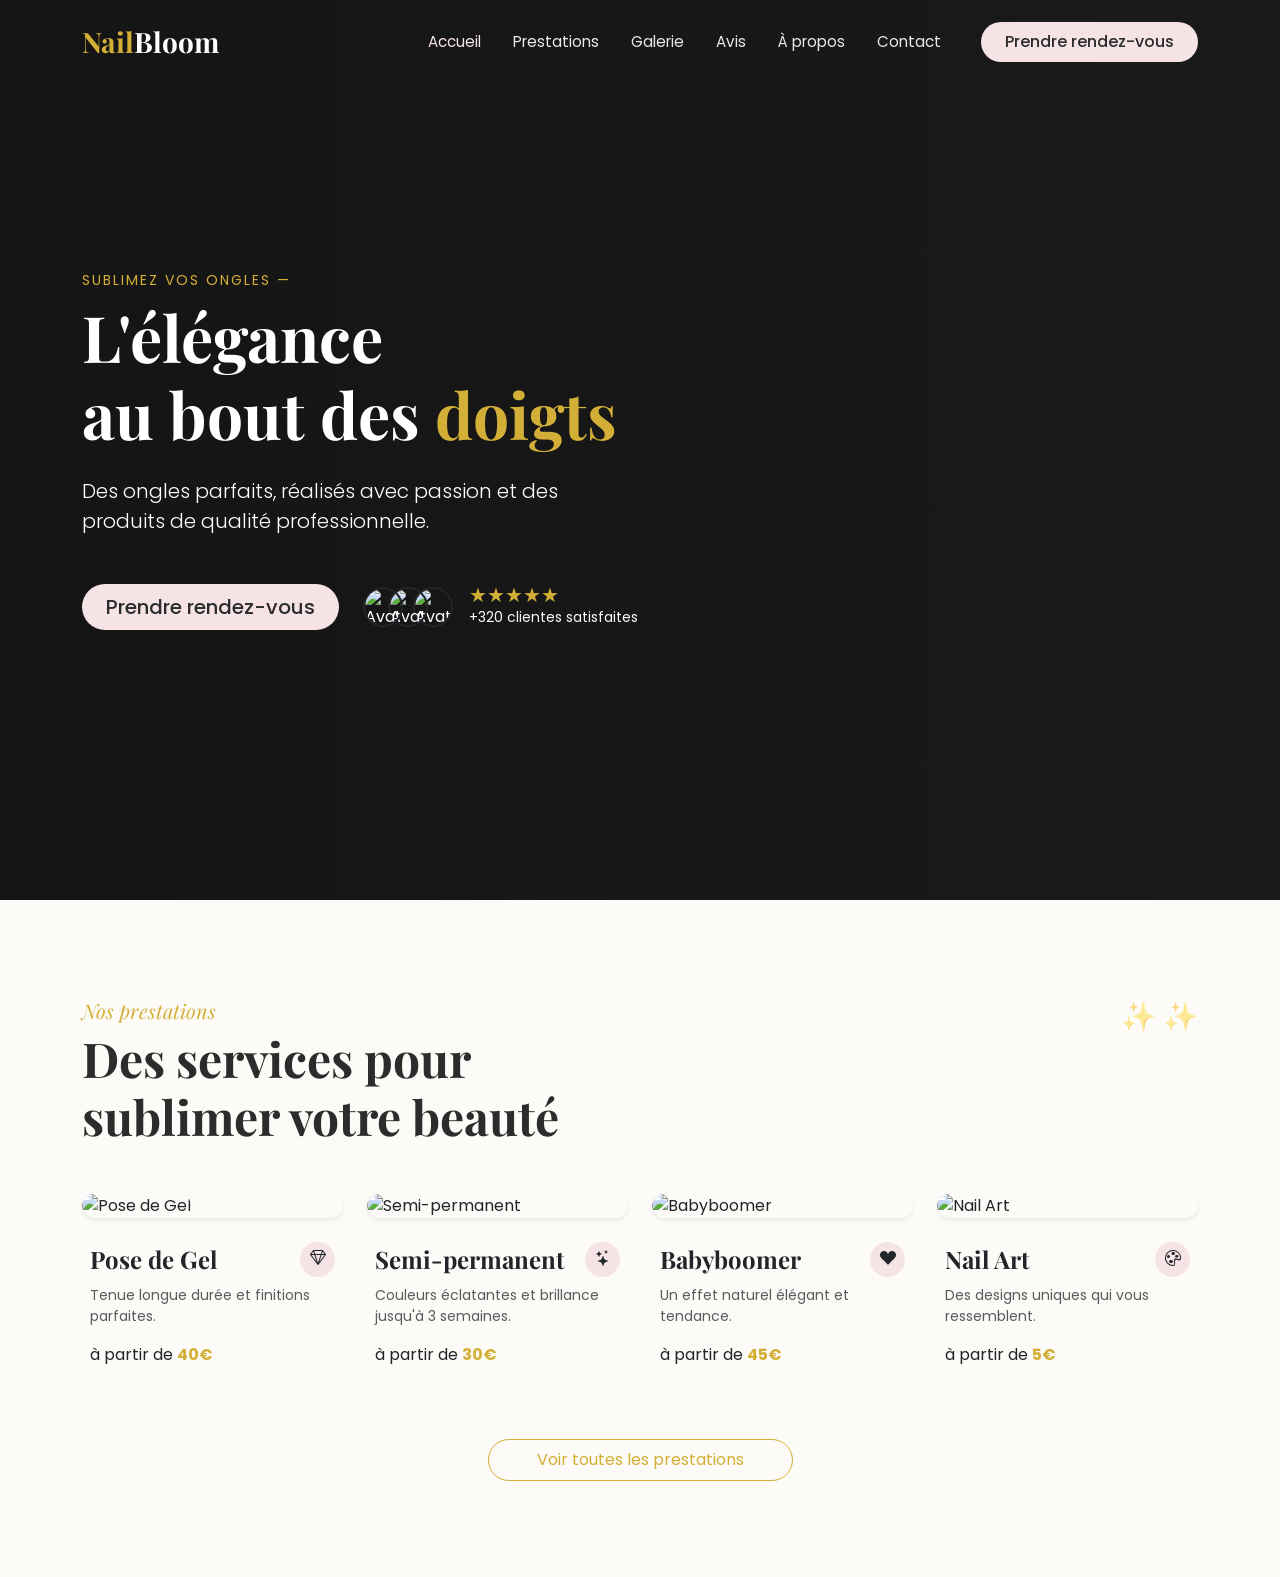
==== index.html @ 82196a98 "feat: ajout de la navbar, section prestations et intégration de Bootstrap Icons" ====
<!DOCTYPE html>
<html lang="fr">

<head>
    <meta charset="UTF-8">
    <meta name="viewport" content="width=device-width, initial-scale=1.0">
    <meta name="description"
        content="Nail Studio - Prothésiste ongulaire. Des ongles parfaits, réalisés avec passion et des produits de qualité professionnelle.">
    <title>Nail Studio | Prothésiste Ongulaire</title>

    <!-- Google Fonts -->
    <link rel="preconnect" href="https://fonts.googleapis.com">
    <link rel="preconnect" href="https://fonts.gstatic.com" crossorigin>
    <link
        href="https://fonts.googleapis.com/css2?family=Playfair+Display:ital,wght@0,400;0,600;0,700;1,400&family=Poppins:wght@300;400;500;600&display=swap"
        rel="stylesheet">

    <!-- Bootstrap 5 CSS -->
    <link href="https://cdn.jsdelivr.net/npm/bootstrap@5.3.2/dist/css/bootstrap.min.css" rel="stylesheet">

    <!-- Bootstrap Icons -->
    <link rel="stylesheet" href="https://cdn.jsdelivr.net/npm/bootstrap-icons@1.11.1/font/bootstrap-icons.css">

    <!-- CSS Personnalisé -->
    <link rel="stylesheet" href="style.css">
</head>

<body>

    <!-- HEADER & NAVBAR -->
    <header class="fixed-top transition-navbar" id="mainNavbar">
        <nav class="navbar navbar-expand-lg navbar-dark bg-transparent py-3">
            <div class="container">
                <!-- Logo -->
                <a class="navbar-brand font-heading fs-3 fw-bold" href="#">
                    <span class="text-accent">Nail</span>Bloom
                </a>

                <!-- Bouton mobile -->
                <button class="navbar-toggler" type="button" data-bs-toggle="collapse" data-bs-target="#navbarNav">
                    <span class="navbar-toggler-icon"></span>
                </button>

                <!-- Liens -->
                <div class="collapse navbar-collapse justify-content-end" id="navbarNav">
                    <ul class="navbar-nav align-items-center gap-3">
                        <li class="nav-item"><a class="nav-link active" href="#">Accueil</a></li>
                        <li class="nav-item"><a class="nav-link" href="#prestations">Prestations</a></li>
                        <li class="nav-item"><a class="nav-link" href="#galerie">Galerie</a></li>
                        <li class="nav-item"><a class="nav-link" href="#avis">Avis</a></li>
                        <li class="nav-item"><a class="nav-link" href="#apropos">À propos</a></li>
                        <li class="nav-item"><a class="nav-link" href="#contact">Contact</a></li>
                        <li class="nav-item ms-lg-3">
                            <a class="btn btn-primary-custom rounded-pill px-4 py-2" href="#reservation">Prendre
                                rendez-vous</a>
                        </li>
                    </ul>
                </div>
            </div>
        </nav>
    </header>

    <!-- HERO SECTION -->
    <section class="hero-section d-flex align-items-center" id="accueil">
        <!-- Calque sombre pour faire ressortir le texte -->
        <div class="hero-overlay"></div>

        <div class="container position-relative z-1">
            <div class="row">
                <div class="col-lg-7 text-white">
                    <p class="text-accent text-uppercase tracking-wider mb-2 small">Sublimez vos ongles —</p>
                    <h1 class="display-3 fw-bold mb-4">L'élégance <br>au bout des <span
                            class="text-accent">doigts</span></h1>
                    <p class="lead mb-5 fs-5 w-75">Des ongles parfaits, réalisés avec passion et des produits de qualité
                        professionnelle.</p>

                    <div class="d-flex align-items-center flex-wrap gap-4">
                        <a href="#reservation" class="btn btn-primary-custom btn-lg rounded-pill px-4 btn-pulse">
                            Prendre rendez-vous
                        </a>

                        <!-- Bloc Avis Google intégré au Hero -->
                        <div class="d-flex align-items-center gap-3">
                            <div class="d-flex">
                                <img src="https://ui-avatars.com/api/?name=Marie+D&background=D4AF37&color=fff"
                                    class="rounded-circle border border-2 border-dark" width="40" height="40"
                                    alt="Avatar" style="z-index: 3;">
                                <img src="https://ui-avatars.com/api/?name=Sophie+L&background=F6E3E6&color=2C2C2C"
                                    class="rounded-circle border border-2 border-dark ms-n3" width="40" height="40"
                                    alt="Avatar" style="z-index: 2; margin-left: -15px;">
                                <img src="https://ui-avatars.com/api/?name=Julie+M&background=2C2C2C&color=fff"
                                    class="rounded-circle border border-2 border-dark ms-n3" width="40" height="40"
                                    alt="Avatar" style="z-index: 1; margin-left: -15px;">
                            </div>
                            <div>
                                <div class="text-accent lh-1 fs-5">★★★★★</div>
                                <small class="text-light">+320 clientes satisfaites</small>
                            </div>
                        </div>
                    </div>
                </div>
            </div>
        </div>
    </section>

    <!-- SECTION PRESTATIONS -->
    <section class="py-5" id="prestations">
        <div class="container py-5">
            <!-- En-tête de section -->
            <div class="text-start mb-5 position-relative">
                <p class="text-accent font-heading fs-5 fst-italic mb-1">Nos prestations</p>
                <h2 class="display-5 fw-bold">Des services pour<br>sublimer votre beauté</h2>
                <!-- Petites étoiles décoratives -->
                <div class="position-absolute top-0 end-0 d-none d-md-block fs-3 text-accent" style="opacity: 0.5;">
                    ✨ ✨
                </div>
            </div>

            <!-- Grille de cartes -->
            <div class="row g-4">
                <!-- Carte 1 : Pose de Gel -->
                <div class="col-12 col-md-6 col-lg-3">
                    <div class="card h-100 border-0 bg-transparent prestation-card">
                        <div class="img-wrapper overflow-hidden rounded-4 shadow-sm">
                            <img src="https://images.unsplash.com/photo-1522337660859-02fbefca4702?q=80&w=600&auto=format&fit=crop"
                                class="card-img-top rounded-4" alt="Pose de Gel">
                        </div>
                        <div class="card-body px-2 py-4">
                            <div class="d-flex justify-content-between align-items-center mb-2">
                                <h4 class="card-title fw-bold mb-0">Pose de Gel</h4>
                                <span
                                    class="bg-primary-custom text-dark rounded-circle d-flex align-items-center justify-content-center"
                                    style="width: 35px; height: 35px;">
                                    <i class="bi bi-gem"></i>
                                </span>
                            </div>
                            <p class="card-text text-muted small mb-3">Tenue longue durée et finitions parfaites.</p>
                            <p class="card-text mb-0">à partir de <span class="text-accent fw-bold">40€</span></p>
                        </div>
                    </div>
                </div>

                <!-- Carte 2 : Semi-permanent -->
                <div class="col-12 col-md-6 col-lg-3">
                    <div class="card h-100 border-0 bg-transparent prestation-card">
                        <div class="img-wrapper overflow-hidden rounded-4 shadow-sm">
                            <img src="https://images.unsplash.com/photo-1519014816548-bf5fe059e98b?q=80&w=600&auto=format&fit=crop"
                                class="card-img-top rounded-4" alt="Semi-permanent">
                        </div>
                        <div class="card-body px-2 py-4">
                            <div class="d-flex justify-content-between align-items-center mb-2">
                                <h4 class="card-title fw-bold mb-0">Semi-permanent</h4>
                                <span
                                    class="bg-primary-custom text-dark rounded-circle d-flex align-items-center justify-content-center"
                                    style="width: 35px; height: 35px;">
                                    <i class="bi bi-stars"></i>
                                </span>
                            </div>
                            <p class="card-text text-muted small mb-3">Couleurs éclatantes et brillance jusqu'à 3
                                semaines.</p>
                            <p class="card-text mb-0">à partir de <span class="text-accent fw-bold">30€</span></p>
                        </div>
                    </div>
                </div>

                <!-- Carte 3 : Babyboomer -->
                <div class="col-12 col-md-6 col-lg-3">
                    <div class="card h-100 border-0 bg-transparent prestation-card">
                        <div class="img-wrapper overflow-hidden rounded-4 shadow-sm">
                            <img src="https://images.unsplash.com/photo-1604654894610-df63bc536371?q=80&w=600&auto=format&fit=crop"
                                class="card-img-top rounded-4" alt="Babyboomer">
                        </div>
                        <div class="card-body px-2 py-4">
                            <div class="d-flex justify-content-between align-items-center mb-2">
                                <h4 class="card-title fw-bold mb-0">Babyboomer</h4>
                                <span
                                    class="bg-primary-custom text-dark rounded-circle d-flex align-items-center justify-content-center"
                                    style="width: 35px; height: 35px;">
                                    <i class="bi bi-suit-heart-fill"></i>
                                </span>
                            </div>
                            <p class="card-text text-muted small mb-3">Un effet naturel élégant et tendance.</p>
                            <p class="card-text mb-0">à partir de <span class="text-accent fw-bold">45€</span></p>
                        </div>
                    </div>
                </div>

                <!-- Carte 4 : Nail Art -->
                <div class="col-12 col-md-6 col-lg-3">
                    <div class="card h-100 border-0 bg-transparent prestation-card">
                        <div class="img-wrapper overflow-hidden rounded-4 shadow-sm">
                            <img src="https://images.unsplash.com/photo-1595868846356-91e0aee3baee?q=80&w=600&auto=format&fit=crop"
                                class="card-img-top rounded-4" alt="Nail Art">
                        </div>
                        <div class="card-body px-2 py-4">
                            <div class="d-flex justify-content-between align-items-center mb-2">
                                <h4 class="card-title fw-bold mb-0">Nail Art</h4>
                                <span
                                    class="bg-primary-custom text-dark rounded-circle d-flex align-items-center justify-content-center"
                                    style="width: 35px; height: 35px;">
                                    <i class="bi bi-palette"></i>
                                </span>
                            </div>
                            <p class="card-text text-muted small mb-3">Des designs uniques qui vous ressemblent.</p>
                            <p class="card-text mb-0">à partir de <span class="text-accent fw-bold">5€</span></p>
                        </div>
                    </div>
                </div>
            </div>

            <!-- Bouton central -->
            <div class="text-center mt-5">
                <a href="#" class="btn btn-outline-custom rounded-pill px-5 py-2">Voir toutes les prestations</a>
            </div>
        </div>
    </section>

    <!-- Bootstrap 5 JS Bundle -->
    <script src="https://cdn.jsdelivr.net/npm/bootstrap@5.3.2/dist/js/bootstrap.bundle.min.js"></script>
    <script src="app.js"></script>
</body>

</html>
---- style.css ----
/* --- VARIABLES GLOBALES --- */
:root {
    --primary-color: #F6E3E6;
    /* Rose Poudré */
    --secondary-color: #FDFBF7;
    /* Blanc Cassé */
    --accent-color: #D4AF37;
    /* Doré */
    --dark-color: #2C2C2C;
    /* Noir/Gris foncé */

    --font-heading: 'Playfair Display', serif;
    --font-body: 'Poppins', sans-serif;
}

/* --- RESET & BASES --- */
body {
    font-family: var(--font-body);
    color: var(--dark-color);
    background-color: var(--secondary-color);
    overflow-x: hidden;
    /* Empêche le scroll horizontal accidentel */
}

h1,
h2,
h3,
h4,
h5,
h6 {
    font-family: var(--font-heading);
    font-weight: 600;
}

/* Classes utilitaires pour les couleurs (pratique avec Bootstrap) */
.text-accent {
    color: var(--accent-color);
}

.bg-primary-custom {
    background-color: var(--primary-color);
}

/* --- UTILITAIRES --- */
.font-heading {
    font-family: var(--font-heading);
}

.tracking-wider {
    letter-spacing: 2px;
}

.text-accent {
    color: var(--accent-color) !important;
}

/* Bouton principal (Rose poudré) */
.btn-primary-custom {
    background-color: var(--primary-color);
    color: var(--dark-color);
    border: none;
    font-weight: 500;
    transition: all 0.3s ease;
}

.btn-primary-custom:hover {
    background-color: #e8d0d4;
    color: var(--dark-color);
    transform: translateY(-2px);
}

/* --- NAVBAR --- */
.transition-navbar {
    transition: all 0.4s ease;
}

.navbar-dark .navbar-nav .nav-link {
    color: rgba(255, 255, 255, 0.9);
    font-weight: 400;
    font-size: 0.95rem;
}

.navbar-dark .navbar-nav .nav-link:hover,
.navbar-dark .navbar-nav .nav-link.active {
    color: var(--primary-color);
}

/* --- HERO SECTION --- */
.hero-section {
    min-height: 100vh;
    /* Pour l'instant une couleur sombre, on la remplacera par une image */
    background-color: #1a1a1a;
    background-image: url('https://images.unsplash.com/photo-1604654894610-df63bc536371?q=80&w=2000&auto=format&fit=crop');
    background-size: cover;
    background-position: center;
    background-attachment: fixed;
    /* Crée l'effet Parallax léger au scroll */
    position: relative;
}

/* Dégradé sombre pour que le texte blanc soit toujours lisible */
.hero-overlay {
    position: absolute;
    top: 0;
    left: 0;
    width: 100%;
    height: 100%;
    background: linear-gradient(90deg, rgba(20, 20, 20, 0.9) 0%, rgba(20, 20, 20, 0.5) 50%, rgba(20, 20, 20, 0) 100%);
    z-index: 0;
}

/* Animation "Bouton Vivant" */
@keyframes pulse {
    0% {
        box-shadow: 0 0 0 0 rgba(246, 227, 230, 0.7);
    }

    70% {
        box-shadow: 0 0 0 15px rgba(246, 227, 230, 0);
    }

    100% {
        box-shadow: 0 0 0 0 rgba(246, 227, 230, 0);
    }
}

.btn-pulse {
    animation: pulse 4s infinite;
}

/* --- SECTION PRESTATIONS --- */
.prestation-card {
    cursor: pointer;
    transition: transform 0.4s ease;
}

/* Surélévation au survol */
.prestation-card:hover {
    transform: translateY(-10px);
}

/* Transition douce pour l'image */
.prestation-card img {
    transition: transform 0.6s ease;
    width: 100%;
    height: 250px;
    object-fit: cover;
}

/* Effet de zoom sur l'image au survol de la carte */
.prestation-card:hover img {
    transform: scale(1.08);
}

/* Bouton Outline personnalisé */
.btn-outline-custom {
    color: var(--accent-color);
    border: 1px solid var(--accent-color);
    background-color: transparent;
    transition: all 0.3s ease;
}

.btn-outline-custom:hover {
    background-color: var(--primary-color);
    color: var(--dark-color);
    border-color: var(--primary-color);
}
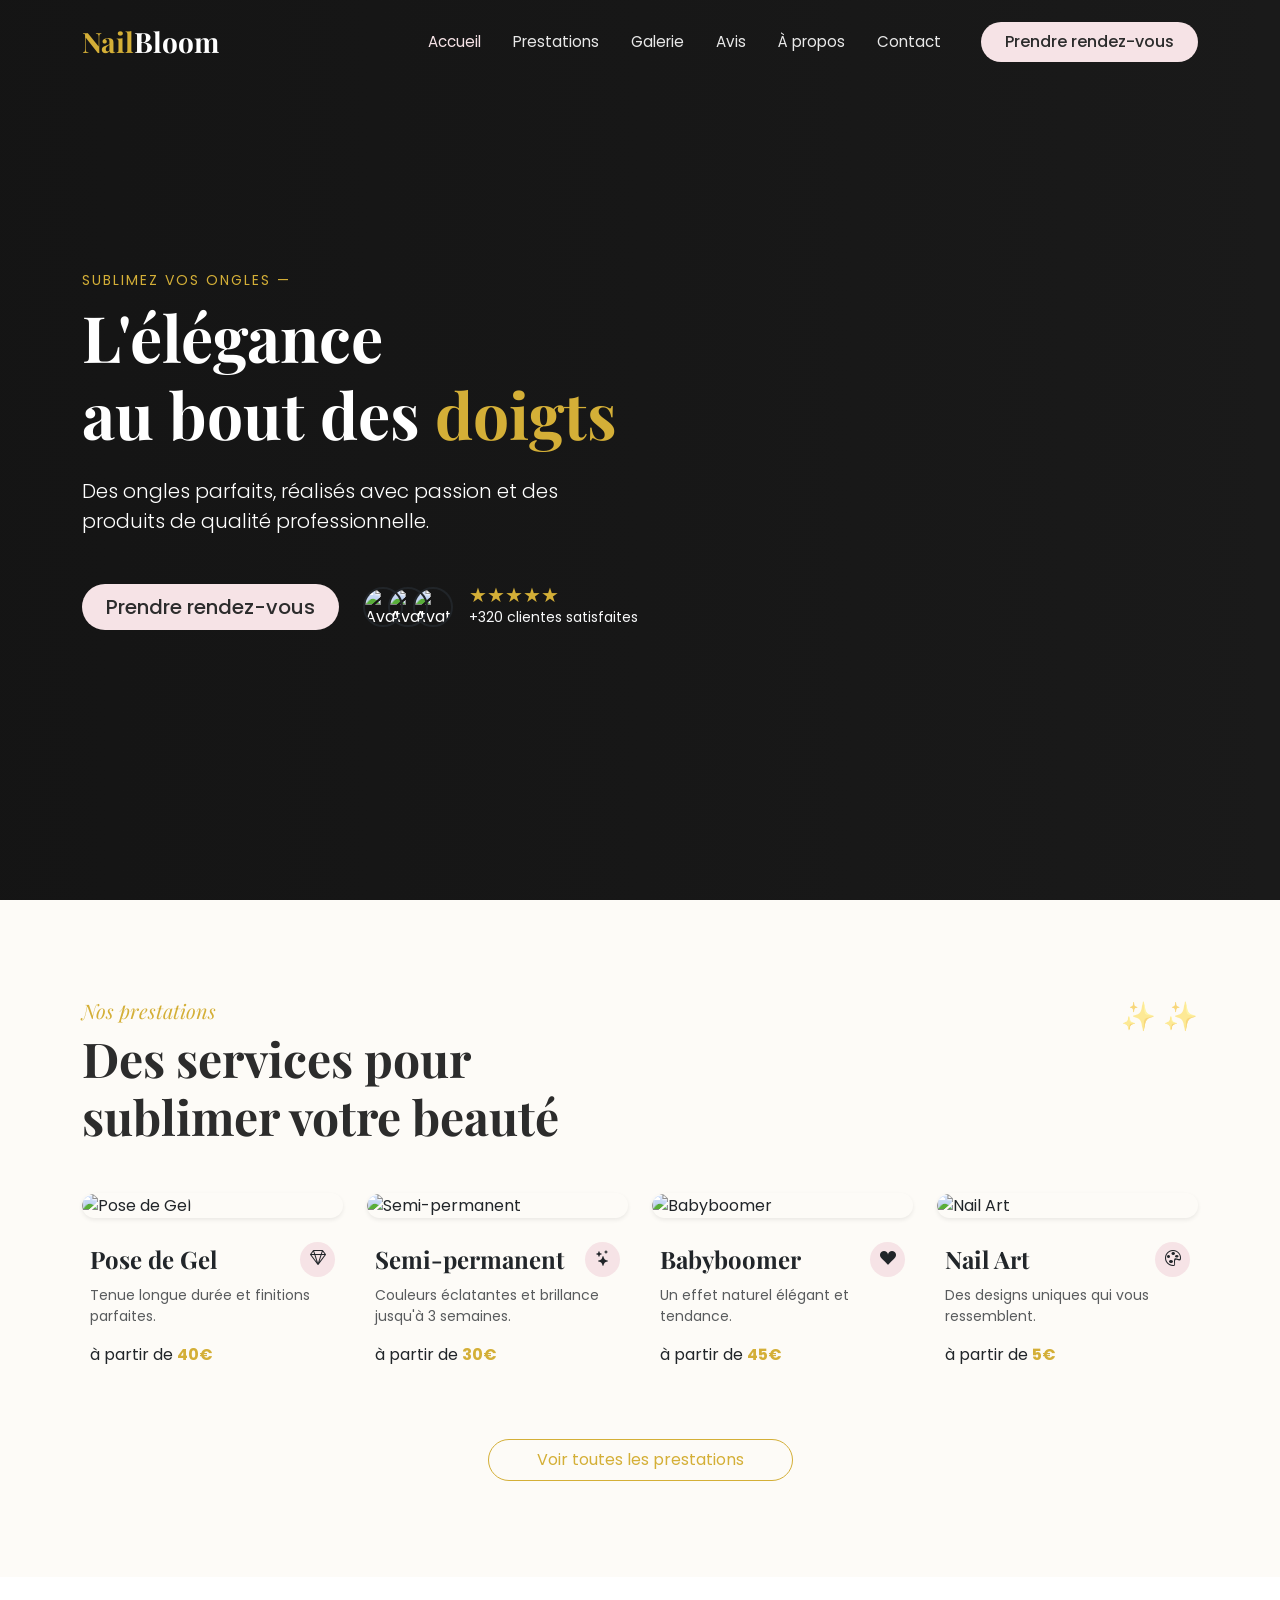
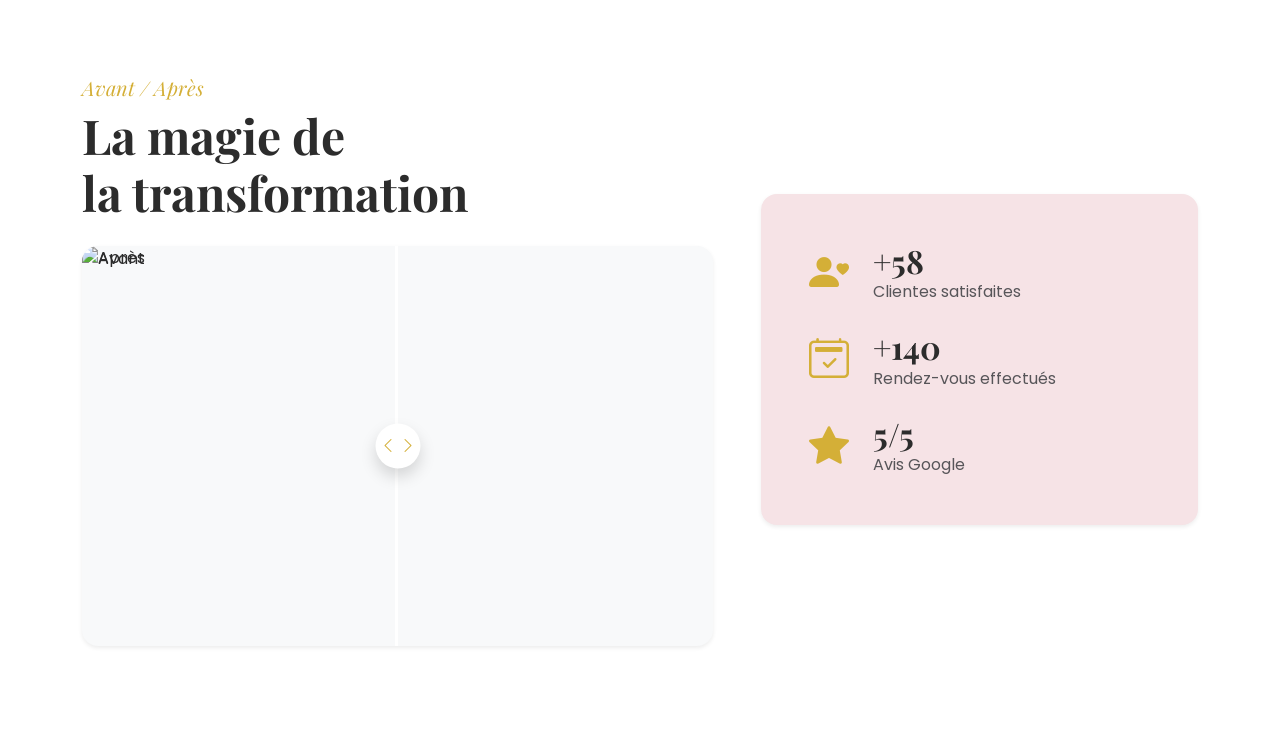
==== commit dccddbd5: "feat: ajout slider avant-apres statique et compteurs animes JS" ====
--- a/index.html
+++ b/index.html
@@ -215,6 +215,76 @@
         </div>
     </section>
 
+    <!-- SECTION AVANT / APRÈS & CHIFFRES -->
+    <section class="py-5 bg-white" id="avant-apres">
+        <div class="container py-5">
+            <div class="row align-items-center g-5">
+
+                <!-- Colonne Gauche : Curseur Avant/Après -->
+                <div class="col-lg-7">
+                    <p class="text-accent font-heading fs-5 fst-italic mb-1">Avant / Après</p>
+                    <h2 class="display-5 fw-bold mb-4">La magie de<br>la transformation</h2>
+
+                    <!-- Conteneur du Slider visuel -->
+                    <div class="position-relative overflow-hidden rounded-4 shadow-sm slider-container"
+                        style="height: 400px;">
+                        <!-- Image Après (En dessous) -->
+                        <img src="https://images.unsplash.com/photo-1519014816548-bf5fe059e98b?q=80&w=800&auto=format&fit=crop"
+                            class="position-absolute w-100 h-100 object-fit-cover" alt="Après">
+
+                        <!-- Image Avant (Au dessus, coupée à 50%) -->
+                        <div class="position-absolute h-100 start-0 border-end border-3 border-white slider-avant"
+                            style="width: 50%; overflow: hidden;">
+                            <img src="https://images.unsplash.com/photo-1522337660859-02fbefca4702?q=80&w=800&auto=format&fit=crop"
+                                class="h-100 object-fit-cover image-avant-fixe" alt="Avant">
+                        </div>
+
+                        <!-- Bouton central (décoratif pour l'instant) -->
+                        <div class="position-absolute top-50 start-50 translate-middle bg-white text-accent rounded-circle d-flex align-items-center justify-content-center shadow"
+                            style="width: 45px; height: 45px; z-index: 10;">
+                            <i class="bi bi-chevron-left me-1"></i><i class="bi bi-chevron-right"></i>
+                        </div>
+                    </div>
+                </div>
+
+                <!-- Colonne Droite : Compteurs Animés -->
+                <div class="col-lg-5">
+                    <div class="bg-primary-custom rounded-4 p-4 p-md-5 shadow-sm">
+
+                        <!-- Compteur 1 -->
+                        <div class="d-flex align-items-center mb-4">
+                            <div class="fs-1 text-accent me-4"><i class="bi bi-person-heart"></i></div>
+                            <div>
+                                <h3 class="fs-2 fw-bold mb-0">+<span class="counter" data-target="320">0</span></h3>
+                                <p class="text-muted mb-0">Clientes satisfaites</p>
+                            </div>
+                        </div>
+
+                        <!-- Compteur 2 -->
+                        <div class="d-flex align-items-center mb-4">
+                            <div class="fs-1 text-accent me-4"><i class="bi bi-calendar2-check"></i></div>
+                            <div>
+                                <h3 class="fs-2 fw-bold mb-0">+<span class="counter" data-target="850">0</span></h3>
+                                <p class="text-muted mb-0">Rendez-vous effectués</p>
+                            </div>
+                        </div>
+
+                        <!-- Compteur 3 -->
+                        <div class="d-flex align-items-center">
+                            <div class="fs-1 text-accent me-4"><i class="bi bi-star-fill"></i></div>
+                            <div>
+                                <h3 class="fs-2 fw-bold mb-0"><span class="counter" data-target="5">0</span>/5</h3>
+                                <p class="text-muted mb-0">Avis Google</p>
+                            </div>
+                        </div>
+
+                    </div>
+                </div>
+
+            </div>
+        </div>
+    </section>
+
     <!-- Bootstrap 5 JS Bundle -->
     <script src="https://cdn.jsdelivr.net/npm/bootstrap@5.3.2/dist/js/bootstrap.bundle.min.js"></script>
     <script src="app.js"></script>
--- a/style.css
+++ b/style.css
@@ -164,4 +164,20 @@
     background-color: var(--primary-color);
     color: var(--dark-color);
     border-color: var(--primary-color);
+}
+
+/* --- SECTION AVANT / APRÈS --- */
+.slider-container {
+    background-color: #f8f9fa;
+}
+
+.object-fit-cover {
+    object-fit: cover;
+}
+
+/* Empêche l'image "Avant" de se déformer */
+.image-avant-fixe {
+    width: 200%;
+    /* Compense la largeur de 50% du parent */
+    max-width: none;
 }
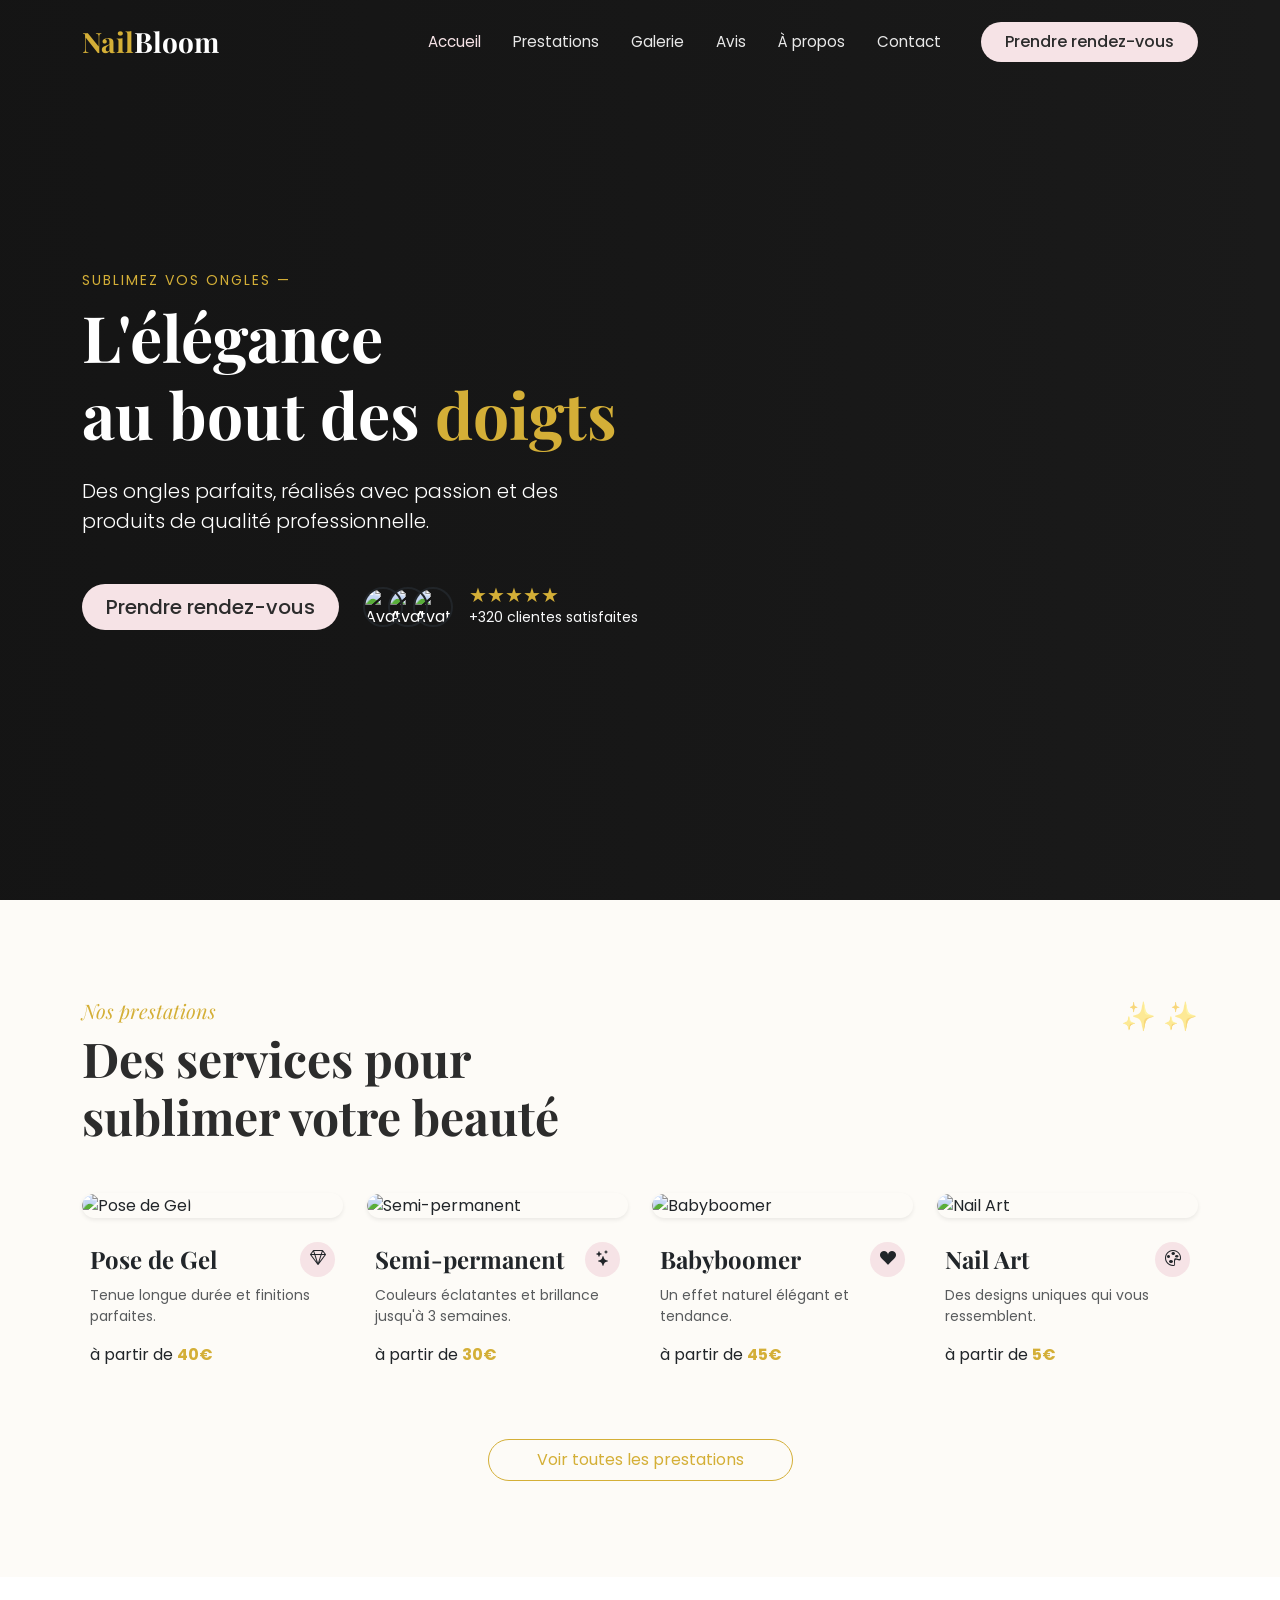
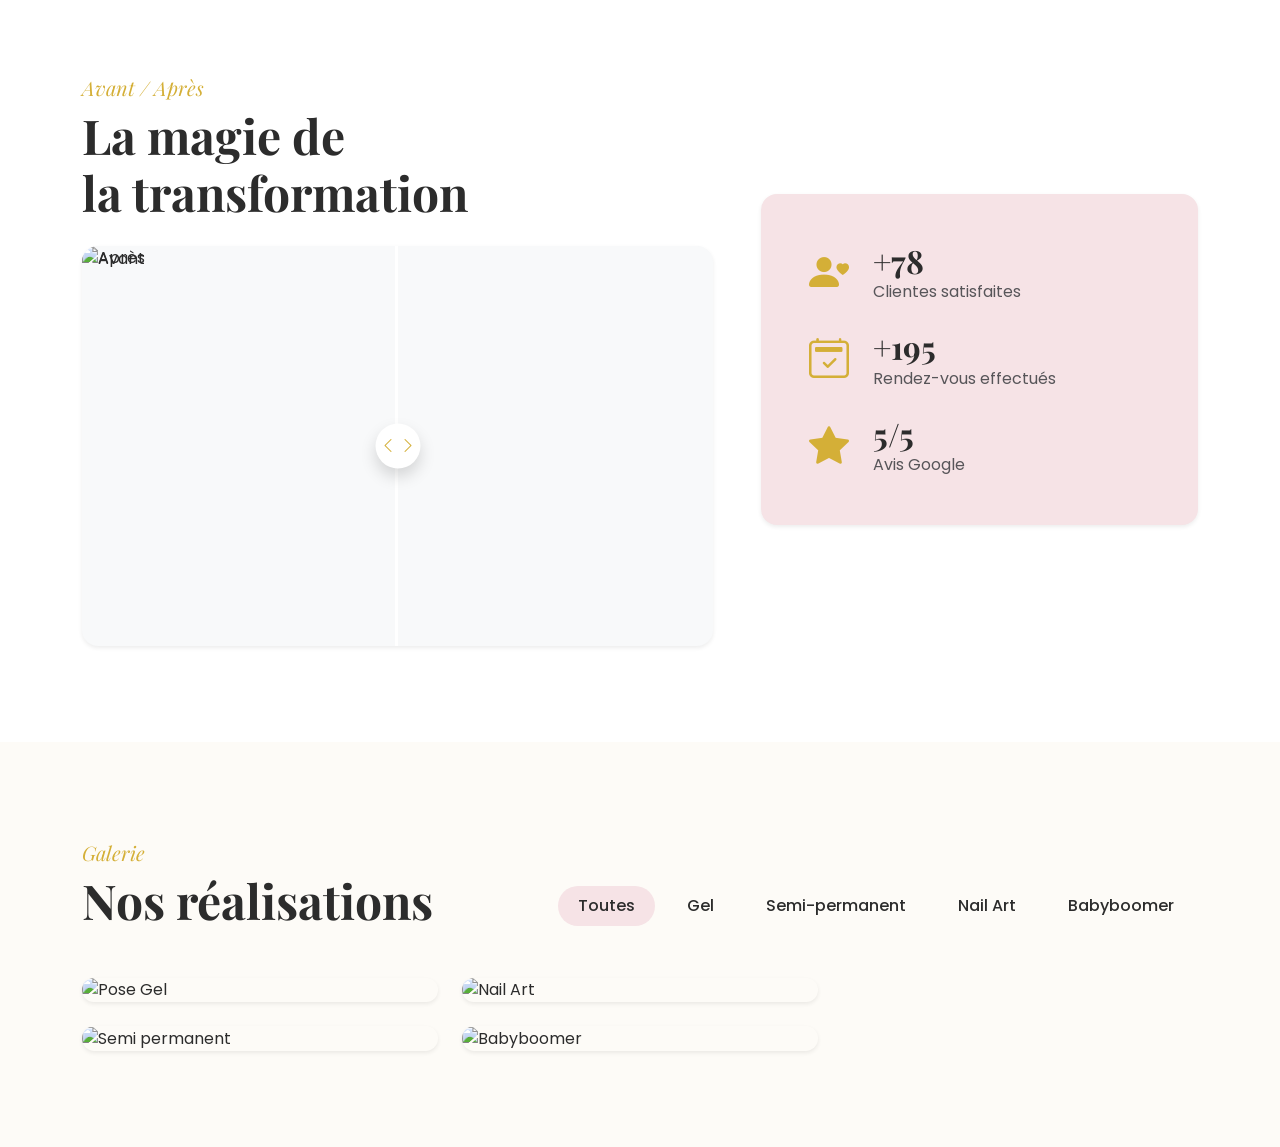
==== commit 7bb7f2ad: "feat: ajout galerie masonry CSS et filtres JS" ====
--- a/index.html
+++ b/index.html
@@ -285,6 +285,85 @@
         </div>
     </section>
 
+    <!-- SECTION GALERIE -->
+    <section class="py-5" id="galerie">
+        <div class="container py-5">
+            <!-- En-tête et Filtres -->
+            <div class="d-flex flex-column flex-lg-row justify-content-between align-items-lg-end mb-5">
+                <div class="mb-4 mb-lg-0">
+                    <p class="text-accent font-heading fs-5 fst-italic mb-1">Galerie</p>
+                    <h2 class="display-5 fw-bold mb-0">Nos réalisations</h2>
+                </div>
+
+                <!-- Boutons de filtre -->
+                <div class="filter-buttons">
+                    <button class="btn btn-filter active" data-filter="all">Toutes</button>
+                    <button class="btn btn-filter" data-filter="gel">Gel</button>
+                    <button class="btn btn-filter" data-filter="semi">Semi-permanent</button>
+                    <button class="btn btn-filter" data-filter="nailart">Nail Art</button>
+                    <button class="btn btn-filter" data-filter="babyboomer">Babyboomer</button>
+                </div>
+            </div>
+
+            <!-- Grille Masonry -->
+            <div class="masonry-grid">
+
+                <!-- Photo 1 : Pose de Gel -->
+                <div class="masonry-item filter-item" data-category="gel">
+                    <div class="position-relative overflow-hidden rounded-4 shadow-sm gallery-card">
+                        <img src="https://images.unsplash.com/photo-1604654894610-df63bc536371?q=80&w=600&auto=format&fit=crop"
+                            class="w-100" alt="Pose Gel">
+                        <div
+                            class="gallery-overlay d-flex flex-column align-items-center justify-content-center text-white">
+                            <i class="bi bi-zoom-in fs-1 text-accent mb-2"></i>
+                            <span class="fw-medium">Voir la photo</span>
+                        </div>
+                    </div>
+                </div>
+
+                <!-- Photo 2 : Semi-permanent (Format Portrait) -->
+                <div class="masonry-item filter-item" data-category="semi">
+                    <div class="position-relative overflow-hidden rounded-4 shadow-sm gallery-card">
+                        <img src="https://images.unsplash.com/photo-1522337360788-8b13dee7a37e?q=80&w=600&auto=format&fit=crop"
+                            class="w-100" alt="Semi permanent">
+                        <div
+                            class="gallery-overlay d-flex flex-column align-items-center justify-content-center text-white">
+                            <i class="bi bi-zoom-in fs-1 text-accent mb-2"></i>
+                            <span class="fw-medium">Voir la photo</span>
+                        </div>
+                    </div>
+                </div>
+
+                <!-- Photo 3 : Nail Art -->
+                <div class="masonry-item filter-item" data-category="nailart">
+                    <div class="position-relative overflow-hidden rounded-4 shadow-sm gallery-card">
+                        <img src="https://images.unsplash.com/photo-1595868846356-91e0aee3baee?q=80&w=600&auto=format&fit=crop"
+                            class="w-100" alt="Nail Art">
+                        <div
+                            class="gallery-overlay d-flex flex-column align-items-center justify-content-center text-white">
+                            <i class="bi bi-zoom-in fs-1 text-accent mb-2"></i>
+                            <span class="fw-medium">Voir la photo</span>
+                        </div>
+                    </div>
+                </div>
+
+                <!-- Photo 4 : Babyboomer -->
+                <div class="masonry-item filter-item" data-category="babyboomer">
+                    <div class="position-relative overflow-hidden rounded-4 shadow-sm gallery-card">
+                        <img src="https://images.unsplash.com/photo-1519014816548-bf5fe059e98b?q=80&w=600&auto=format&fit=crop"
+                            class="w-100" alt="Babyboomer">
+                        <div
+                            class="gallery-overlay d-flex flex-column align-items-center justify-content-center text-white">
+                            <i class="bi bi-zoom-in fs-1 text-accent mb-2"></i>
+                            <span class="fw-medium">Voir la photo</span>
+                        </div>
+                    </div>
+                </div>
+
+            </div>
+        </div>
+    </section>
+
     <!-- Bootstrap 5 JS Bundle -->
     <script src="https://cdn.jsdelivr.net/npm/bootstrap@5.3.2/dist/js/bootstrap.bundle.min.js"></script>
     <script src="app.js"></script>
--- a/style.css
+++ b/style.css
@@ -180,4 +180,86 @@
     width: 200%;
     /* Compense la largeur de 50% du parent */
     max-width: none;
+}
+
+/* --- SECTION GALERIE --- */
+/* Style des boutons de filtres (Rose quand actif) */
+.btn-filter {
+    color: var(--dark-color);
+    background: transparent;
+    border: none;
+    font-weight: 500;
+    padding: 8px 20px;
+    margin: 4px;
+    border-radius: 50px;
+    transition: all 0.3s ease;
+}
+
+.btn-filter:hover,
+.btn-filter.active {
+    background-color: var(--primary-color);
+    color: var(--dark-color);
+}
+
+/* Le système Masonry pur CSS */
+.masonry-grid {
+    column-count: 1;
+    /* 1 colonne sur mobile */
+    column-gap: 24px;
+}
+
+@media (min-width: 768px) {
+    .masonry-grid {
+        column-count: 2;
+    }
+
+    /* 2 colonnes sur tablette */
+}
+
+@media (min-width: 992px) {
+    .masonry-grid {
+        column-count: 3;
+    }
+
+    /* 3 colonnes sur PC */
+}
+
+/* Empêche les images d'être coupées en deux entre deux colonnes */
+.masonry-item {
+    break-inside: avoid;
+    margin-bottom: 24px;
+    transition: opacity 0.4s ease, transform 0.4s ease;
+}
+
+/* Effets de survol (Overlay noir + Zoom) */
+.gallery-card {
+    cursor: pointer;
+}
+
+.gallery-card img {
+    transition: transform 0.6s ease;
+}
+
+.gallery-overlay {
+    position: absolute;
+    top: 0;
+    left: 0;
+    right: 0;
+    bottom: 0;
+    background-color: rgba(20, 20, 20, 0.75);
+    opacity: 0;
+    transition: opacity 0.4s ease;
+}
+
+.gallery-card:hover img {
+    transform: scale(1.08);
+}
+
+.gallery-card:hover .gallery-overlay {
+    opacity: 1;
+}
+
+/* Classe utilitaire gérée par JavaScript pour masquer les images filtrées */
+.hide-item {
+    display: none !important;
 }
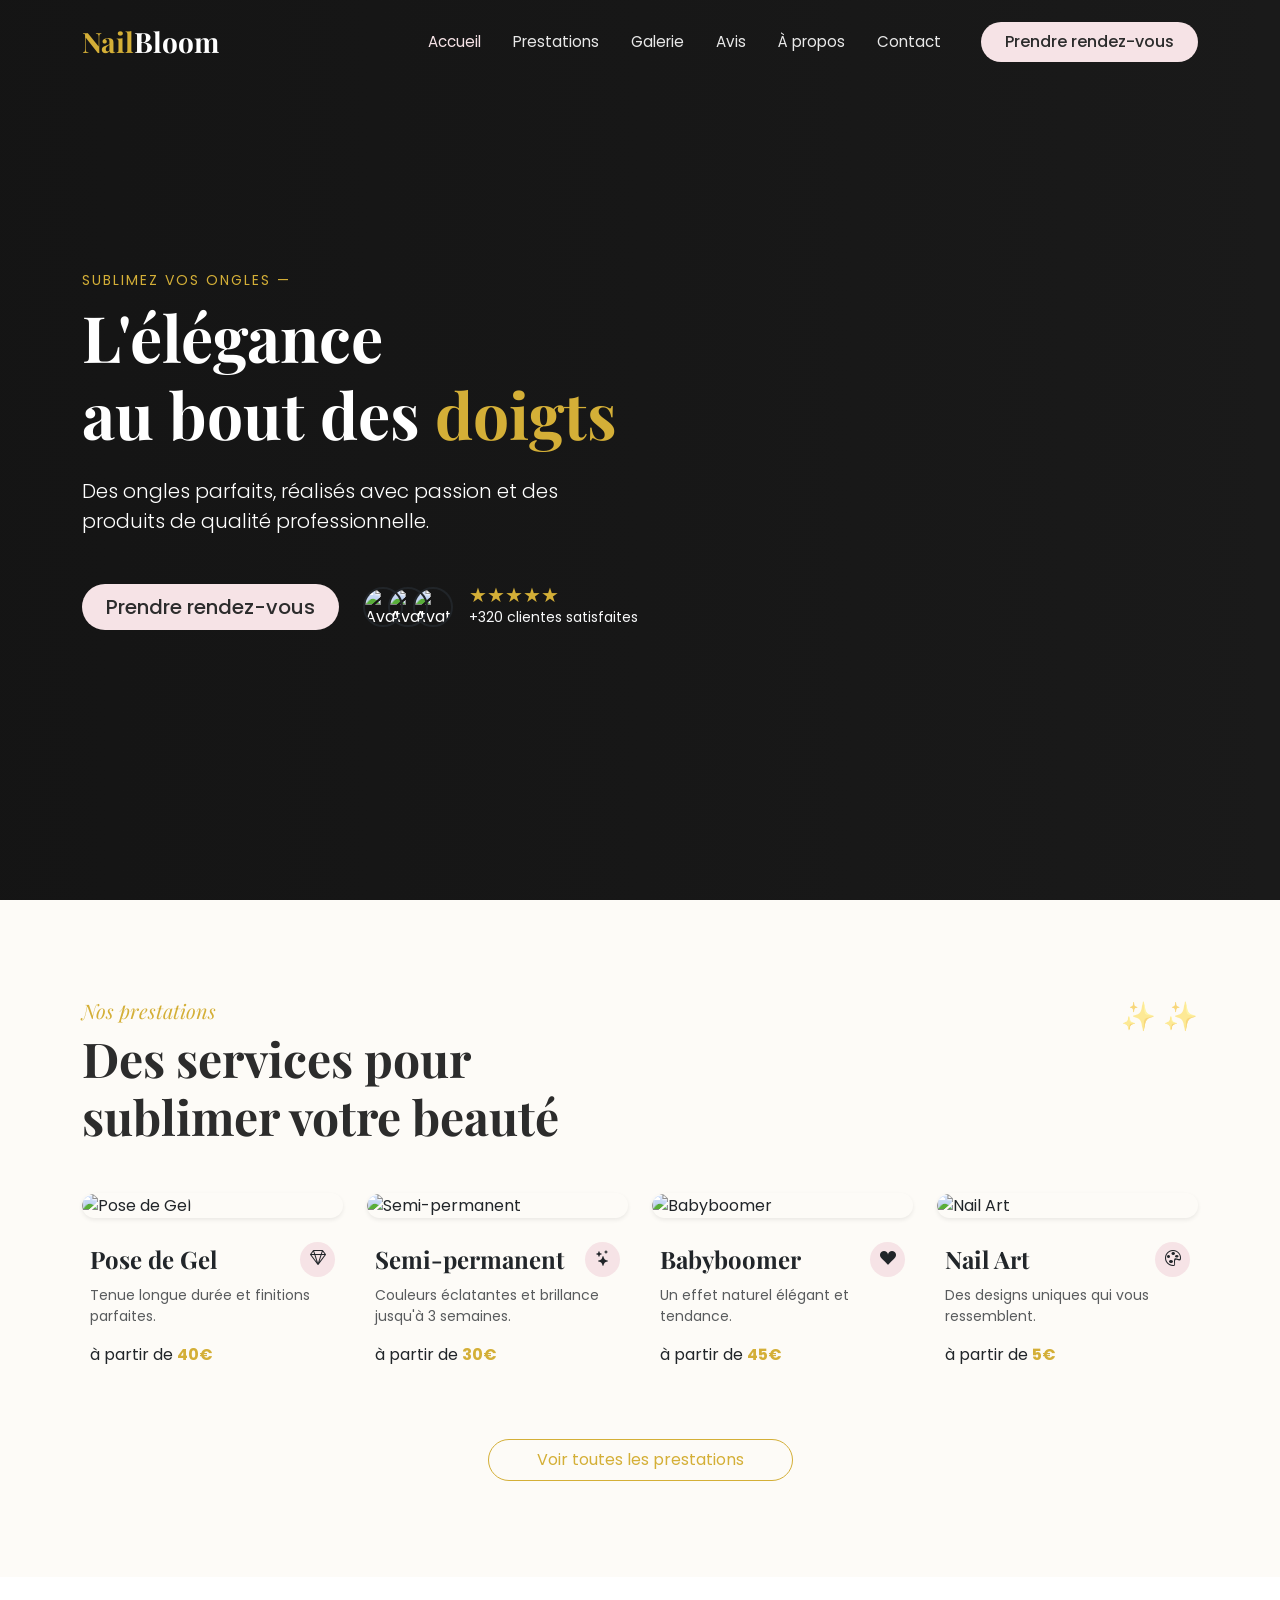
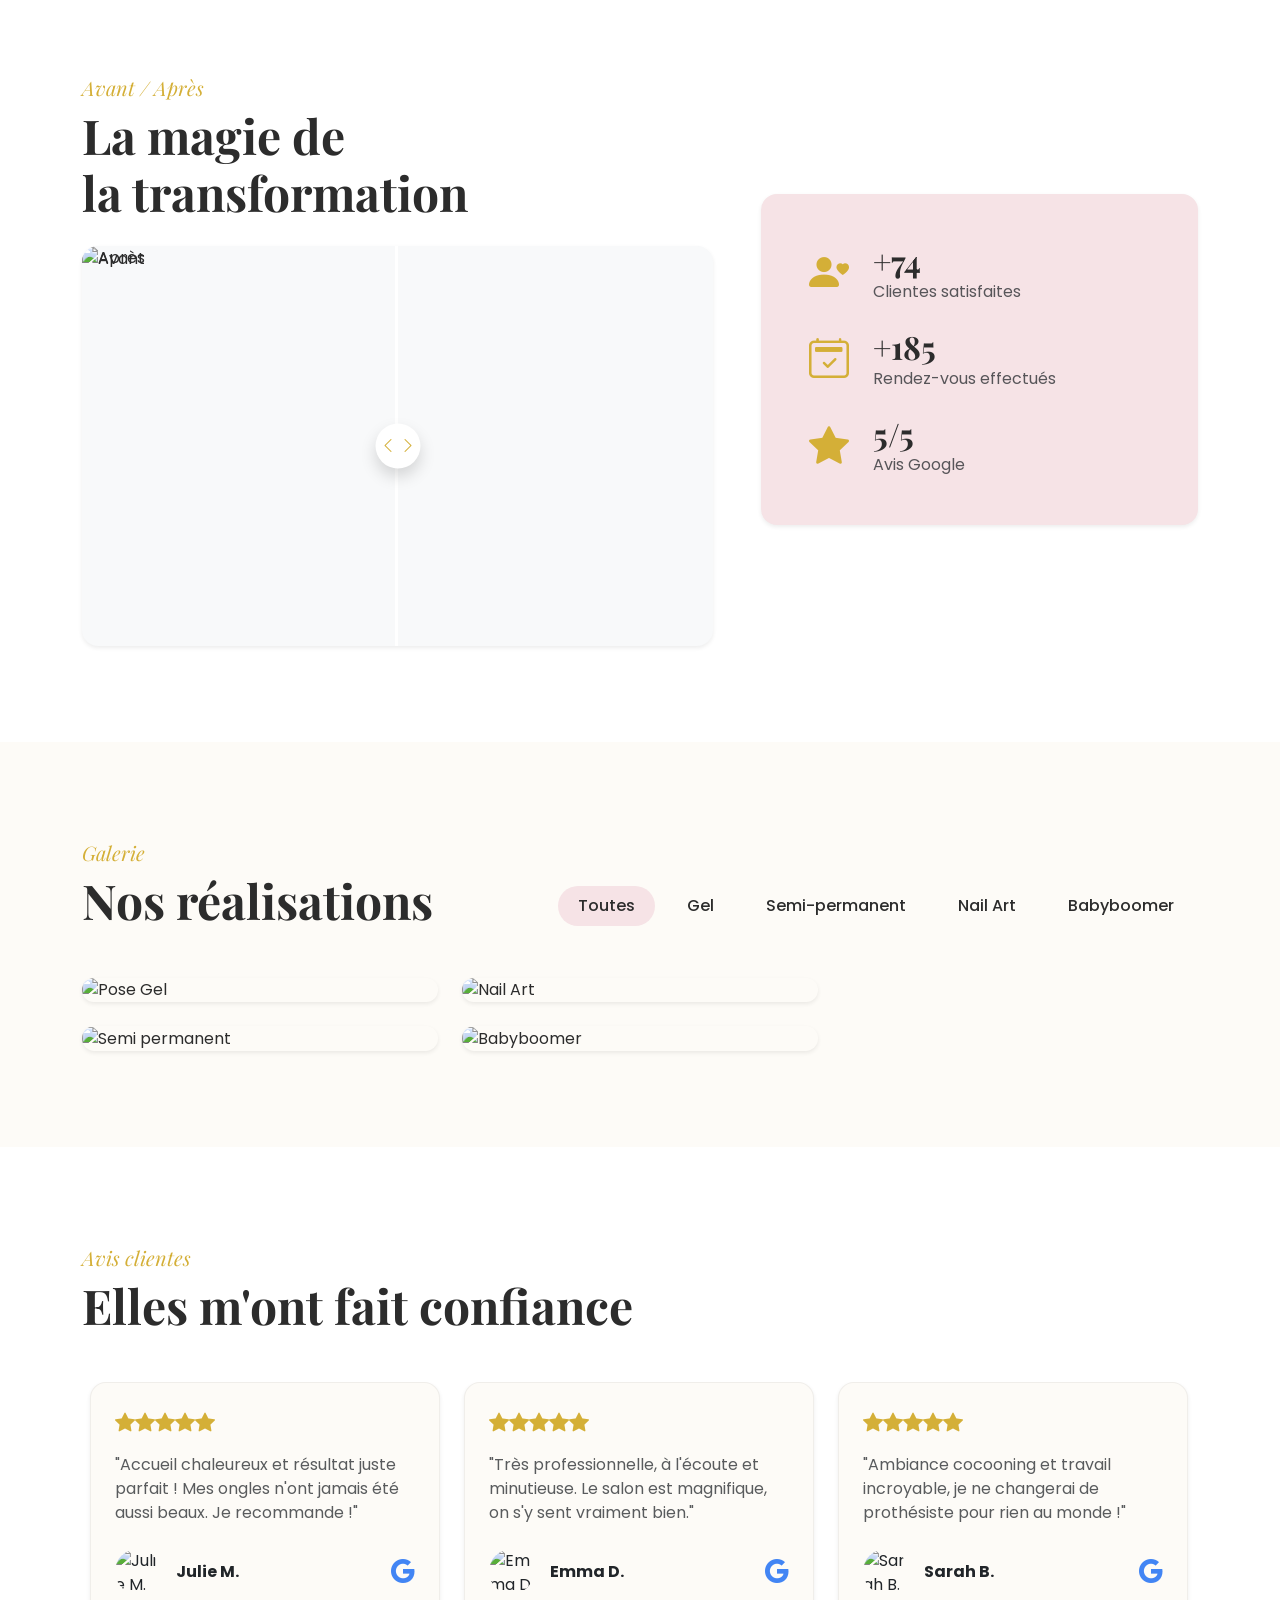
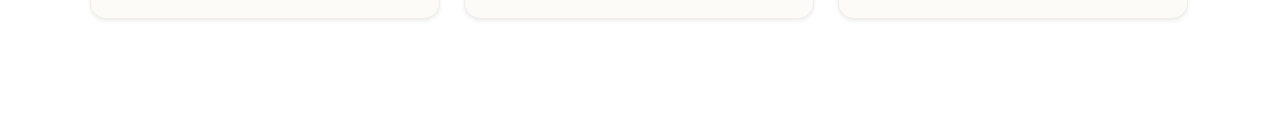
==== commit 2b2d6a0f: "feat: ajout de la section avis avec scroll-snap CSS et auto-scroll JS" ====
--- a/index.html
+++ b/index.html
@@ -364,6 +364,94 @@
         </div>
     </section>
 
+    <!-- SECTION AVIS CLIENTES -->
+    <section class="py-5 bg-white" id="avis">
+        <div class="container py-5">
+            <!-- En-tête -->
+            <div class="mb-5">
+                <p class="text-accent font-heading fs-5 fst-italic mb-1">Avis clientes</p>
+                <h2 class="display-5 fw-bold mb-0">Elles m'ont fait confiance</h2>
+            </div>
+
+            <!-- Conteneur horizontal avec Scroll Snap -->
+            <div class="d-flex gap-4 scroll-container pb-4 px-2" id="avisContainer">
+
+                <!-- Avis 1 -->
+                <div class="card border-0 p-4 rounded-4 shadow-sm flex-shrink-0 avis-card">
+                    <div class="text-accent mb-3 fs-5">
+                        <i class="bi bi-star-fill"></i><i class="bi bi-star-fill"></i><i class="bi bi-star-fill"></i><i
+                            class="bi bi-star-fill"></i><i class="bi bi-star-fill"></i>
+                    </div>
+                    <p class="card-text mb-4 text-muted">"Accueil chaleureux et résultat juste parfait ! Mes ongles
+                        n'ont jamais été aussi beaux. Je recommande !"</p>
+                    <div class="d-flex align-items-center justify-content-between mt-auto">
+                        <div class="d-flex align-items-center gap-3">
+                            <img src="https://ui-avatars.com/api/?name=Julie+M&background=2C2C2C&color=fff"
+                                class="rounded-circle" width="45" height="45" alt="Julie M.">
+                            <span class="fw-bold fs-6">Julie M.</span>
+                        </div>
+                        <i class="bi bi-google fs-4" style="color: #4285F4;"></i>
+                    </div>
+                </div>
+
+                <!-- Avis 2 -->
+                <div class="card border-0 p-4 rounded-4 shadow-sm flex-shrink-0 avis-card">
+                    <div class="text-accent mb-3 fs-5">
+                        <i class="bi bi-star-fill"></i><i class="bi bi-star-fill"></i><i class="bi bi-star-fill"></i><i
+                            class="bi bi-star-fill"></i><i class="bi bi-star-fill"></i>
+                    </div>
+                    <p class="card-text mb-4 text-muted">"Très professionnelle, à l'écoute et minutieuse. Le salon est
+                        magnifique, on s'y sent vraiment bien."</p>
+                    <div class="d-flex align-items-center justify-content-between mt-auto">
+                        <div class="d-flex align-items-center gap-3">
+                            <img src="https://ui-avatars.com/api/?name=Emma+D&background=D4AF37&color=fff"
+                                class="rounded-circle" width="45" height="45" alt="Emma D.">
+                            <span class="fw-bold fs-6">Emma D.</span>
+                        </div>
+                        <i class="bi bi-google fs-4" style="color: #4285F4;"></i>
+                    </div>
+                </div>
+
+                <!-- Avis 3 -->
+                <div class="card border-0 p-4 rounded-4 shadow-sm flex-shrink-0 avis-card">
+                    <div class="text-accent mb-3 fs-5">
+                        <i class="bi bi-star-fill"></i><i class="bi bi-star-fill"></i><i class="bi bi-star-fill"></i><i
+                            class="bi bi-star-fill"></i><i class="bi bi-star-fill"></i>
+                    </div>
+                    <p class="card-text mb-4 text-muted">"Ambiance cocooning et travail incroyable, je ne changerai de
+                        prothésiste pour rien au monde !"</p>
+                    <div class="d-flex align-items-center justify-content-between mt-auto">
+                        <div class="d-flex align-items-center gap-3">
+                            <img src="https://ui-avatars.com/api/?name=Sarah+B&background=F6E3E6&color=2C2C2C"
+                                class="rounded-circle" width="45" height="45" alt="Sarah B.">
+                            <span class="fw-bold fs-6">Sarah B.</span>
+                        </div>
+                        <i class="bi bi-google fs-4" style="color: #4285F4;"></i>
+                    </div>
+                </div>
+
+                <!-- Avis 4 -->
+                <div class="card border-0 p-4 rounded-4 shadow-sm flex-shrink-0 avis-card">
+                    <div class="text-accent mb-3 fs-5">
+                        <i class="bi bi-star-fill"></i><i class="bi bi-star-fill"></i><i class="bi bi-star-fill"></i><i
+                            class="bi bi-star-fill"></i><i class="bi bi-star-fill"></i>
+                    </div>
+                    <p class="card-text mb-4 text-muted">"Le babyboomer est parfait, la tenue est impressionnante. Merci
+                        pour ce moment de détente."</p>
+                    <div class="d-flex align-items-center justify-content-between mt-auto">
+                        <div class="d-flex align-items-center gap-3">
+                            <img src="https://ui-avatars.com/api/?name=Chloe+T&background=2C2C2C&color=fff"
+                                class="rounded-circle" width="45" height="45" alt="Chloé T.">
+                            <span class="fw-bold fs-6">Chloé T.</span>
+                        </div>
+                        <i class="bi bi-google fs-4" style="color: #4285F4;"></i>
+                    </div>
+                </div>
+
+            </div>
+        </div>
+    </section>
+
     <!-- Bootstrap 5 JS Bundle -->
     <script src="https://cdn.jsdelivr.net/npm/bootstrap@5.3.2/dist/js/bootstrap.bundle.min.js"></script>
     <script src="app.js"></script>
--- a/style.css
+++ b/style.css
@@ -262,4 +262,32 @@
 /* Classe utilitaire gérée par JavaScript pour masquer les images filtrées */
 .hide-item {
     display: none !important;
+}
+
+/* --- SECTION AVIS CLIENTES --- */
+.scroll-container {
+    overflow-x: auto;
+    scroll-behavior: smooth;
+    /* Comportement tactile fluide sur mobile */
+    scroll-snap-type: x mandatory;
+
+    /* Masquer la scrollbar pour faire plus propre */
+    -ms-overflow-style: none;
+    /* IE and Edge */
+    scrollbar-width: none;
+    /* Firefox */
+}
+
+.scroll-container::-webkit-scrollbar {
+    display: none;
+    /* Chrome, Safari and Opera */
+}
+
+.avis-card {
+    /* Largeur fixe pour que les cartes ne s'écrasent pas */
+    width: 350px;
+    /* Force la carte à s'aligner au centre lors du défilement */
+    scroll-snap-align: center;
+    background-color: var(--secondary-color);
+    border: 1px solid rgba(0, 0, 0, 0.05) !important;
 }
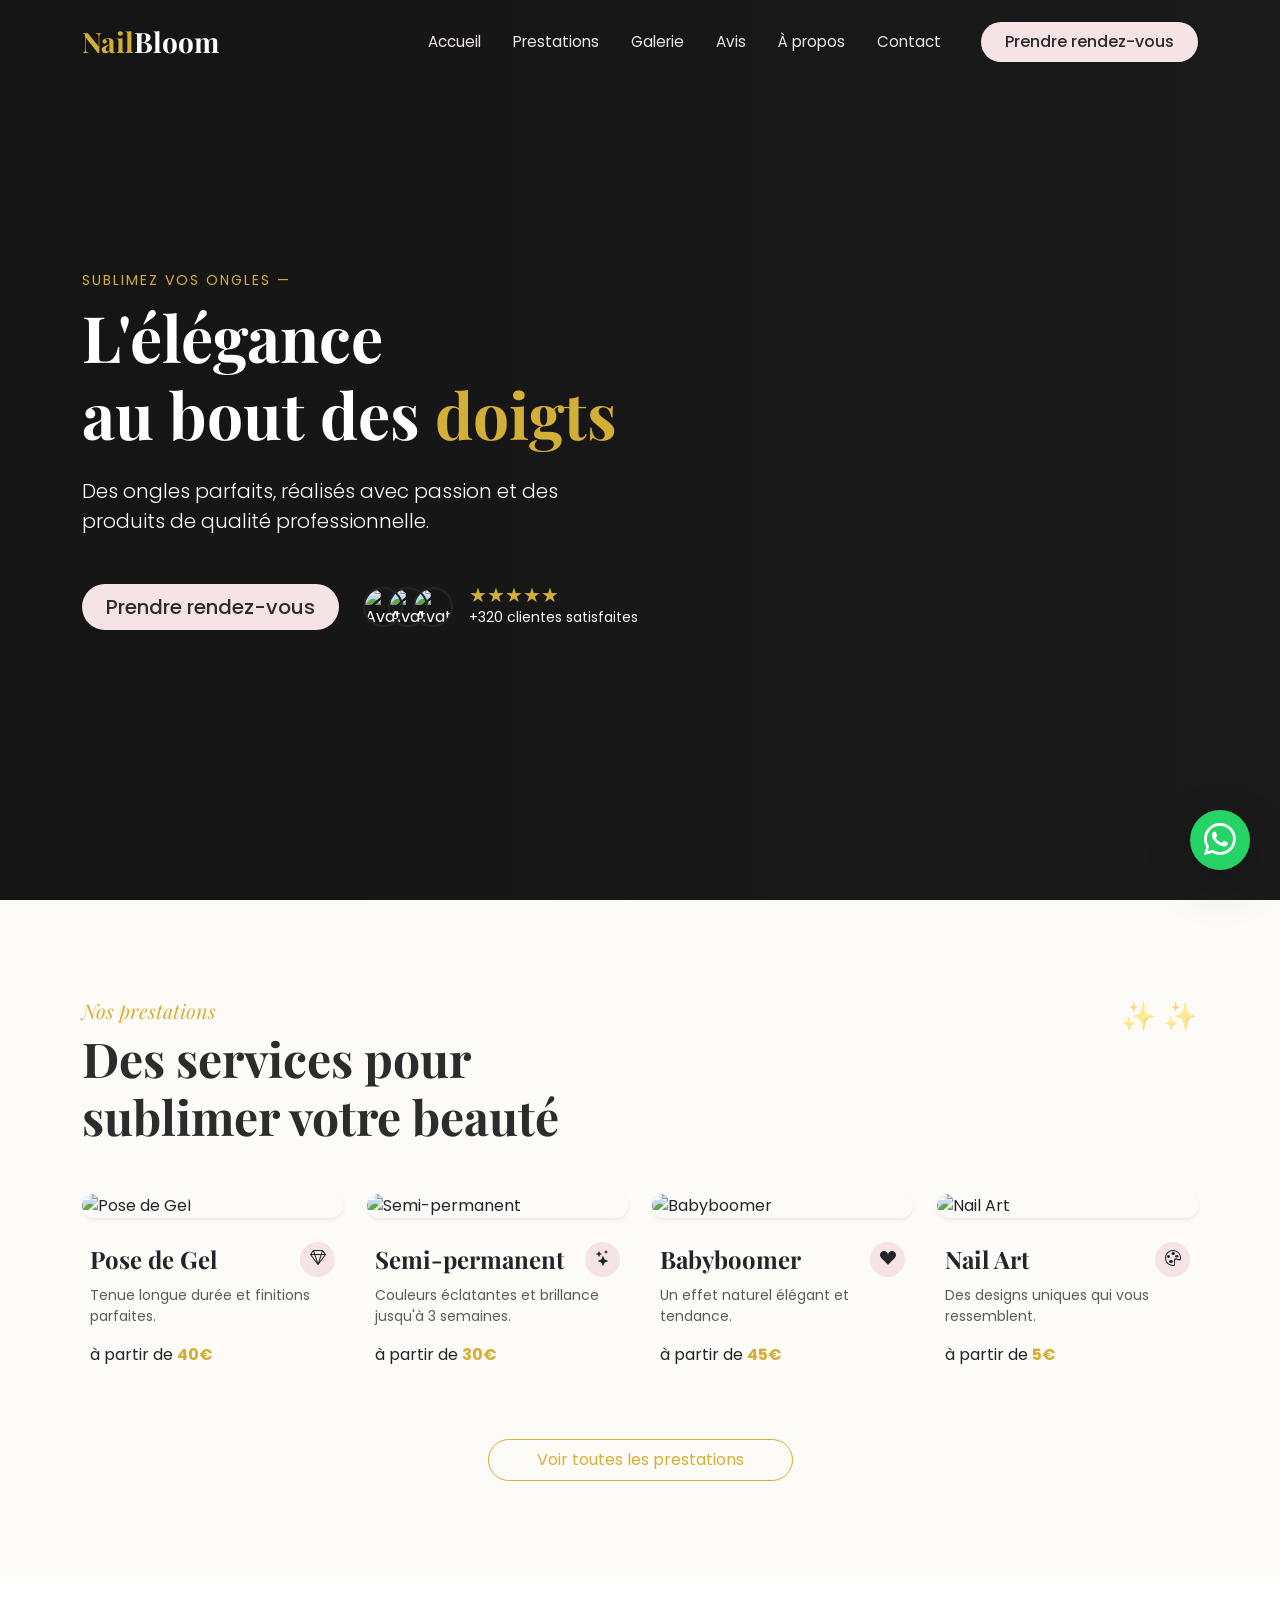
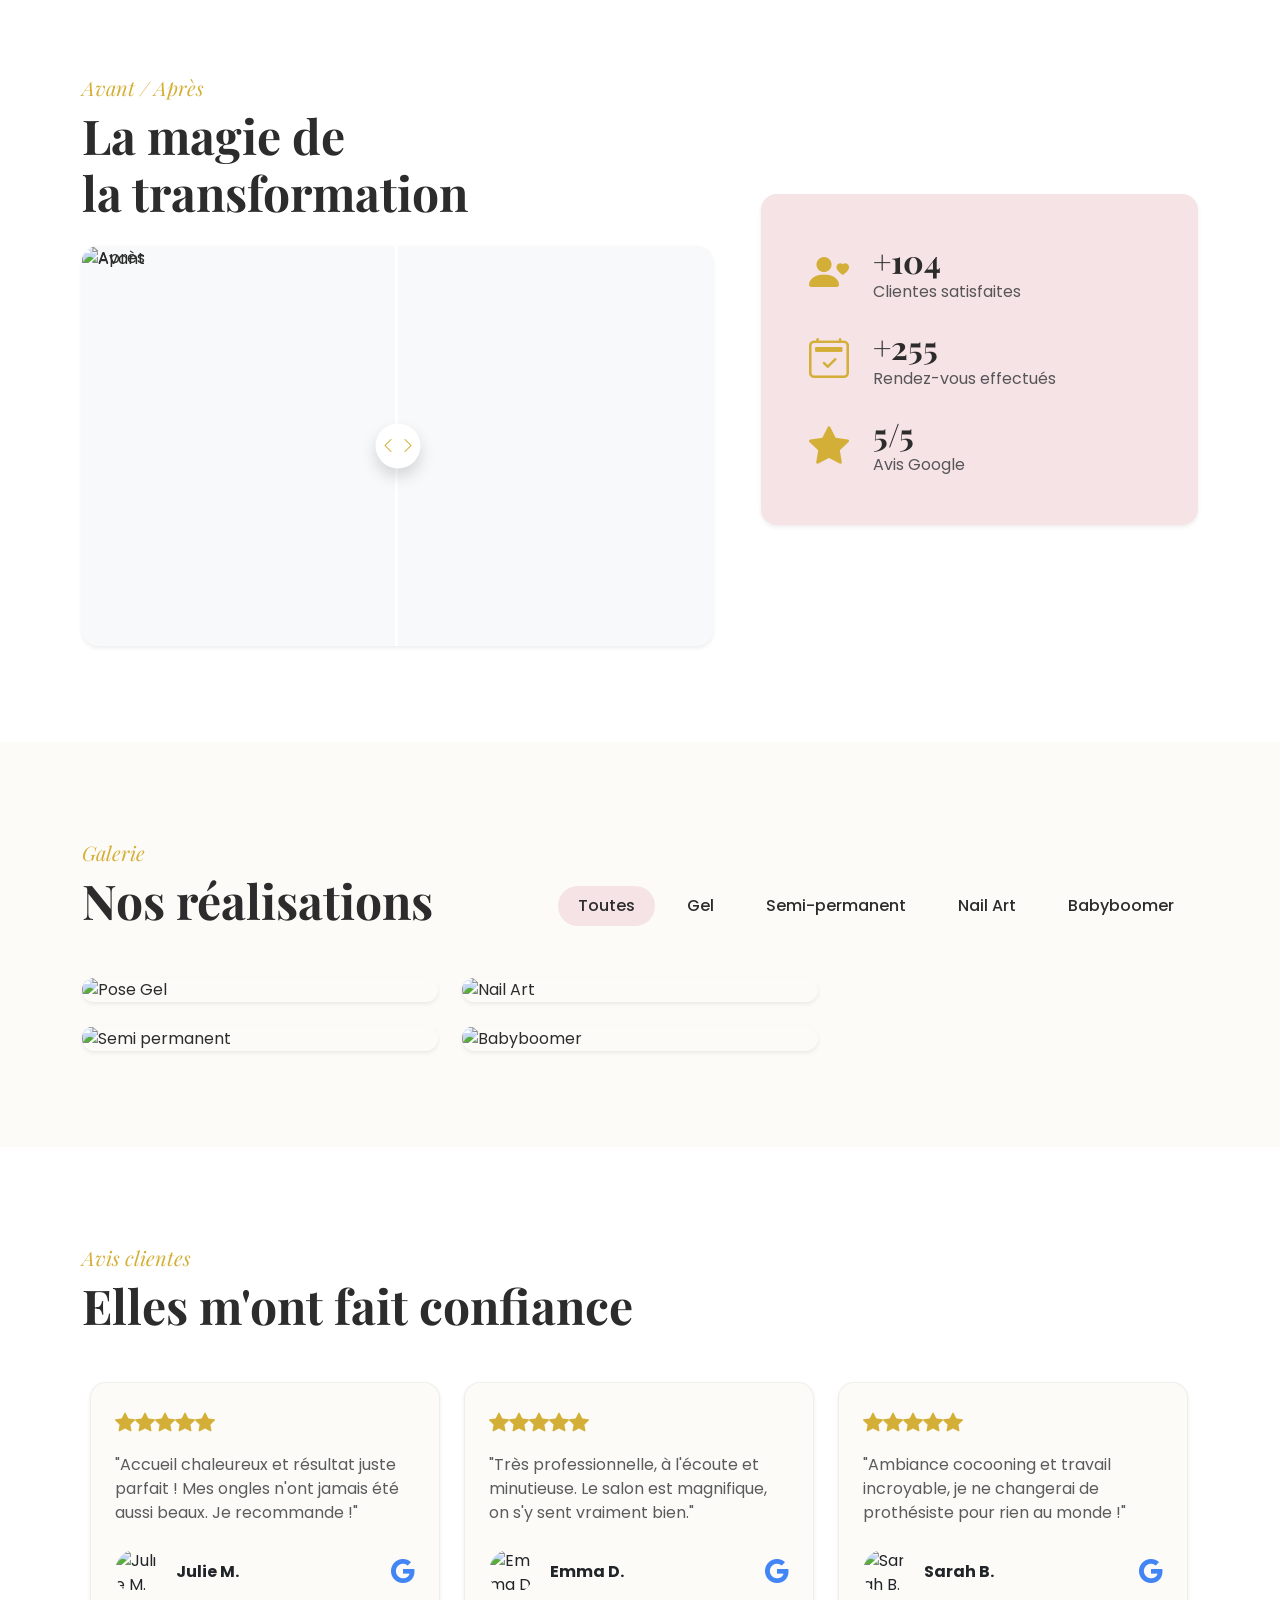
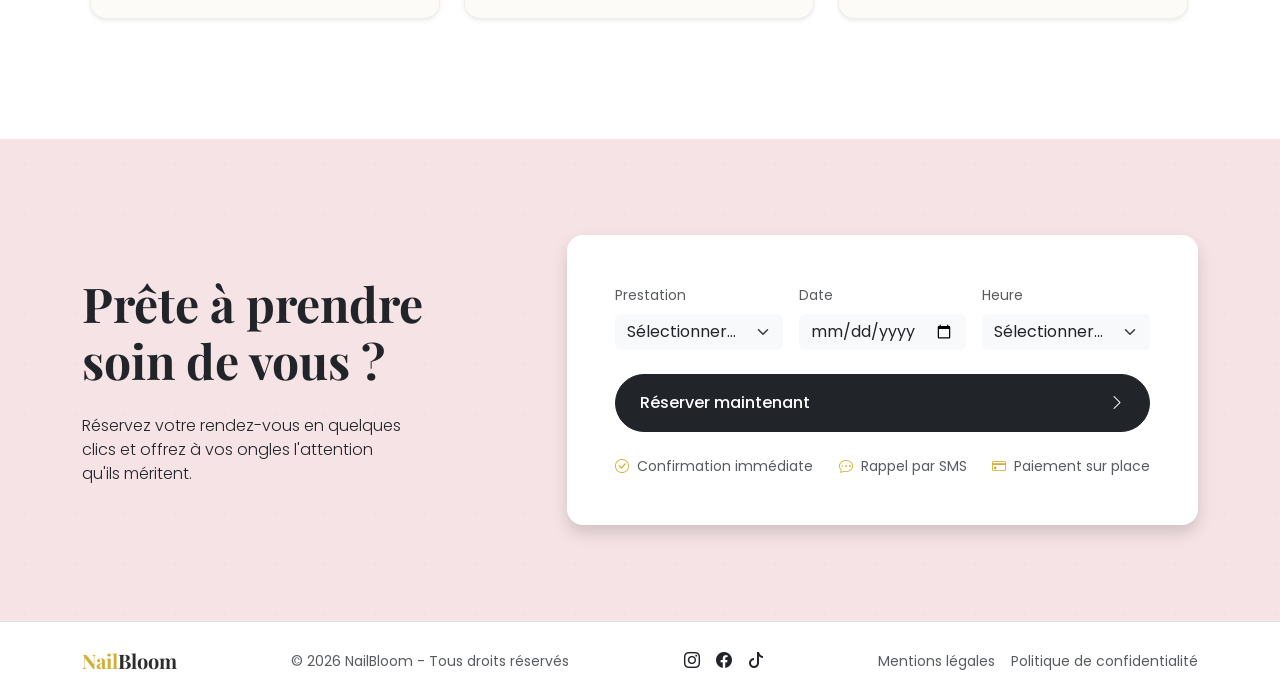
==== commit 0977a72b: "feat: ajout de la section reservation, du footer et du bouton whatsapp flottant" ====
--- a/index.html
+++ b/index.html
@@ -452,6 +452,109 @@
         </div>
     </section>
 
+    <!-- SECTION RÉSERVATION -->
+    <section class="py-5 bg-primary-custom position-relative overflow-hidden" id="reservation">
+        <!-- Particules décoratives (pur CSS) -->
+        <div class="position-absolute top-0 start-0 w-100 h-100"
+            style="background-image: radial-gradient(#D4AF37 1px, transparent 1px); background-size: 50px 50px; opacity: 0.1;">
+        </div>
+
+        <div class="container py-5 position-relative z-1">
+            <div class="row align-items-center g-5">
+
+                <!-- Texte d'accroche -->
+                <div class="col-lg-5 text-dark">
+                    <h2 class="display-5 fw-bold mb-4">Prête à prendre<br>soin de vous ?</h2>
+                    <p class="lead mb-0 fs-6 w-75">Réservez votre rendez-vous en quelques clics et offrez à vos ongles
+                        l'attention qu'ils méritent.</p>
+                </div>
+
+                <!-- Formulaire de réservation rapide -->
+                <div class="col-lg-7">
+                    <div class="bg-white p-4 p-md-5 rounded-4 shadow">
+                        <form>
+                            <div class="row g-3 mb-4">
+                                <div class="col-md-4">
+                                    <label class="form-label text-muted small">Prestation</label>
+                                    <select class="form-select border-0 bg-light"
+                                        aria-label="Sélectionner une prestation">
+                                        <option selected>Sélectionner...</option>
+                                        <option value="1">Pose de Gel</option>
+                                        <option value="2">Semi-permanent</option>
+                                        <option value="3">Babyboomer</option>
+                                        <option value="4">Nail Art</option>
+                                    </select>
+                                </div>
+                                <div class="col-md-4">
+                                    <label class="form-label text-muted small">Date</label>
+                                    <input type="date" class="form-control border-0 bg-light">
+                                </div>
+                                <div class="col-md-4">
+                                    <label class="form-label text-muted small">Heure</label>
+                                    <select class="form-select border-0 bg-light">
+                                        <option selected>Sélectionner...</option>
+                                        <option value="10">10:00</option>
+                                        <option value="11">11:00</option>
+                                        <option value="14">14:00</option>
+                                        <option value="15">15:00</option>
+                                        <option value="16">16:00</option>
+                                    </select>
+                                </div>
+                            </div>
+
+                            <button type="submit"
+                                class="btn btn-dark w-100 py-3 rounded-pill fw-medium mb-4 d-flex justify-content-between align-items-center px-4 btn-hover-accent">
+                                <span>Réserver maintenant</span>
+                                <i class="bi bi-chevron-right"></i>
+                            </button>
+
+                            <div class="d-flex flex-wrap justify-content-between text-muted small gap-2">
+                                <span><i class="bi bi-check-circle text-accent me-1"></i> Confirmation immédiate</span>
+                                <span><i class="bi bi-chat-dots text-accent me-1"></i> Rappel par SMS</span>
+                                <span><i class="bi bi-credit-card text-accent me-1"></i> Paiement sur place</span>
+                            </div>
+                        </form>
+                    </div>
+                </div>
+
+            </div>
+        </div>
+    </section>
+
+    <!-- FOOTER -->
+    <footer class="bg-white py-4 border-top">
+        <div class="container d-flex flex-column flex-md-row justify-content-between align-items-center gap-3">
+
+            <!-- Logo -->
+            <div class="font-heading fs-5 fw-bold">
+                <span class="text-accent">Nail</span>Bloom
+            </div>
+
+            <!-- Copyright -->
+            <div class="text-muted small">
+                © 2026 NailBloom - Tous droits réservés
+            </div>
+
+            <!-- Réseaux Sociaux -->
+            <div class="d-flex gap-3">
+                <a href="#" class="text-dark"><i class="bi bi-instagram"></i></a>
+                <a href="#" class="text-dark"><i class="bi bi-facebook"></i></a>
+                <a href="#" class="text-dark"><i class="bi bi-tiktok"></i></a>
+            </div>
+
+            <!-- Liens légaux -->
+            <div class="d-flex gap-3 small">
+                <a href="#" class="text-muted text-decoration-none hover-accent">Mentions légales</a>
+                <a href="#" class="text-muted text-decoration-none hover-accent">Politique de confidentialité</a>
+            </div>
+        </div>
+    </footer>
+
+    <!-- BOUTON WHATSAPP FLOTTANT -->
+    <a href="https://wa.me/33600000000" class="whatsapp-btn shadow-lg" target="_blank" rel="noopener noreferrer">
+        <i class="bi bi-whatsapp"></i>
+    </a>
+
     <!-- Bootstrap 5 JS Bundle -->
     <script src="https://cdn.jsdelivr.net/npm/bootstrap@5.3.2/dist/js/bootstrap.bundle.min.js"></script>
     <script src="app.js"></script>
--- a/style.css
+++ b/style.css
@@ -290,4 +290,64 @@
     scroll-snap-align: center;
     background-color: var(--secondary-color);
     border: 1px solid rgba(0, 0, 0, 0.05) !important;
+}
+
+/* --- SECTION RÉSERVATION & FOOTER --- */
+
+/* Animation du bouton Réserver au survol */
+.btn-hover-accent {
+    transition: all 0.3s ease;
+}
+
+.btn-hover-accent:hover {
+    background-color: var(--accent-color) !important;
+    border-color: var(--accent-color) !important;
+    color: var(--dark-color) !important;
+}
+
+/* Liens du footer au survol */
+.hover-accent:hover {
+    color: var(--accent-color) !important;
+}
+
+/* Bouton WhatsApp flottant (toujours visible) */
+.whatsapp-btn {
+    position: fixed;
+    bottom: 30px;
+    right: 30px;
+    background-color: #25D366;
+    color: white;
+    width: 60px;
+    height: 60px;
+    border-radius: 50%;
+    display: flex;
+    justify-content: center;
+    align-items: center;
+    font-size: 32px;
+    z-index: 1000;
+    text-decoration: none;
+    transition: transform 0.3s ease, background-color 0.3s ease;
+    animation: float-whatsapp 3s ease-in-out infinite;
+}
+
+.whatsapp-btn:hover {
+    background-color: #128C7E;
+    color: white;
+    transform: scale(1.1);
+    animation-play-state: paused;
+}
+
+/* Animation douce pour WhatsApp (mouvement haut/bas) */
+@keyframes float-whatsapp {
+    0% {
+        transform: translateY(0px);
+    }
+
+    50% {
+        transform: translateY(-10px);
+    }
+
+    100% {
+        transform: translateY(0px);
+    }
 }
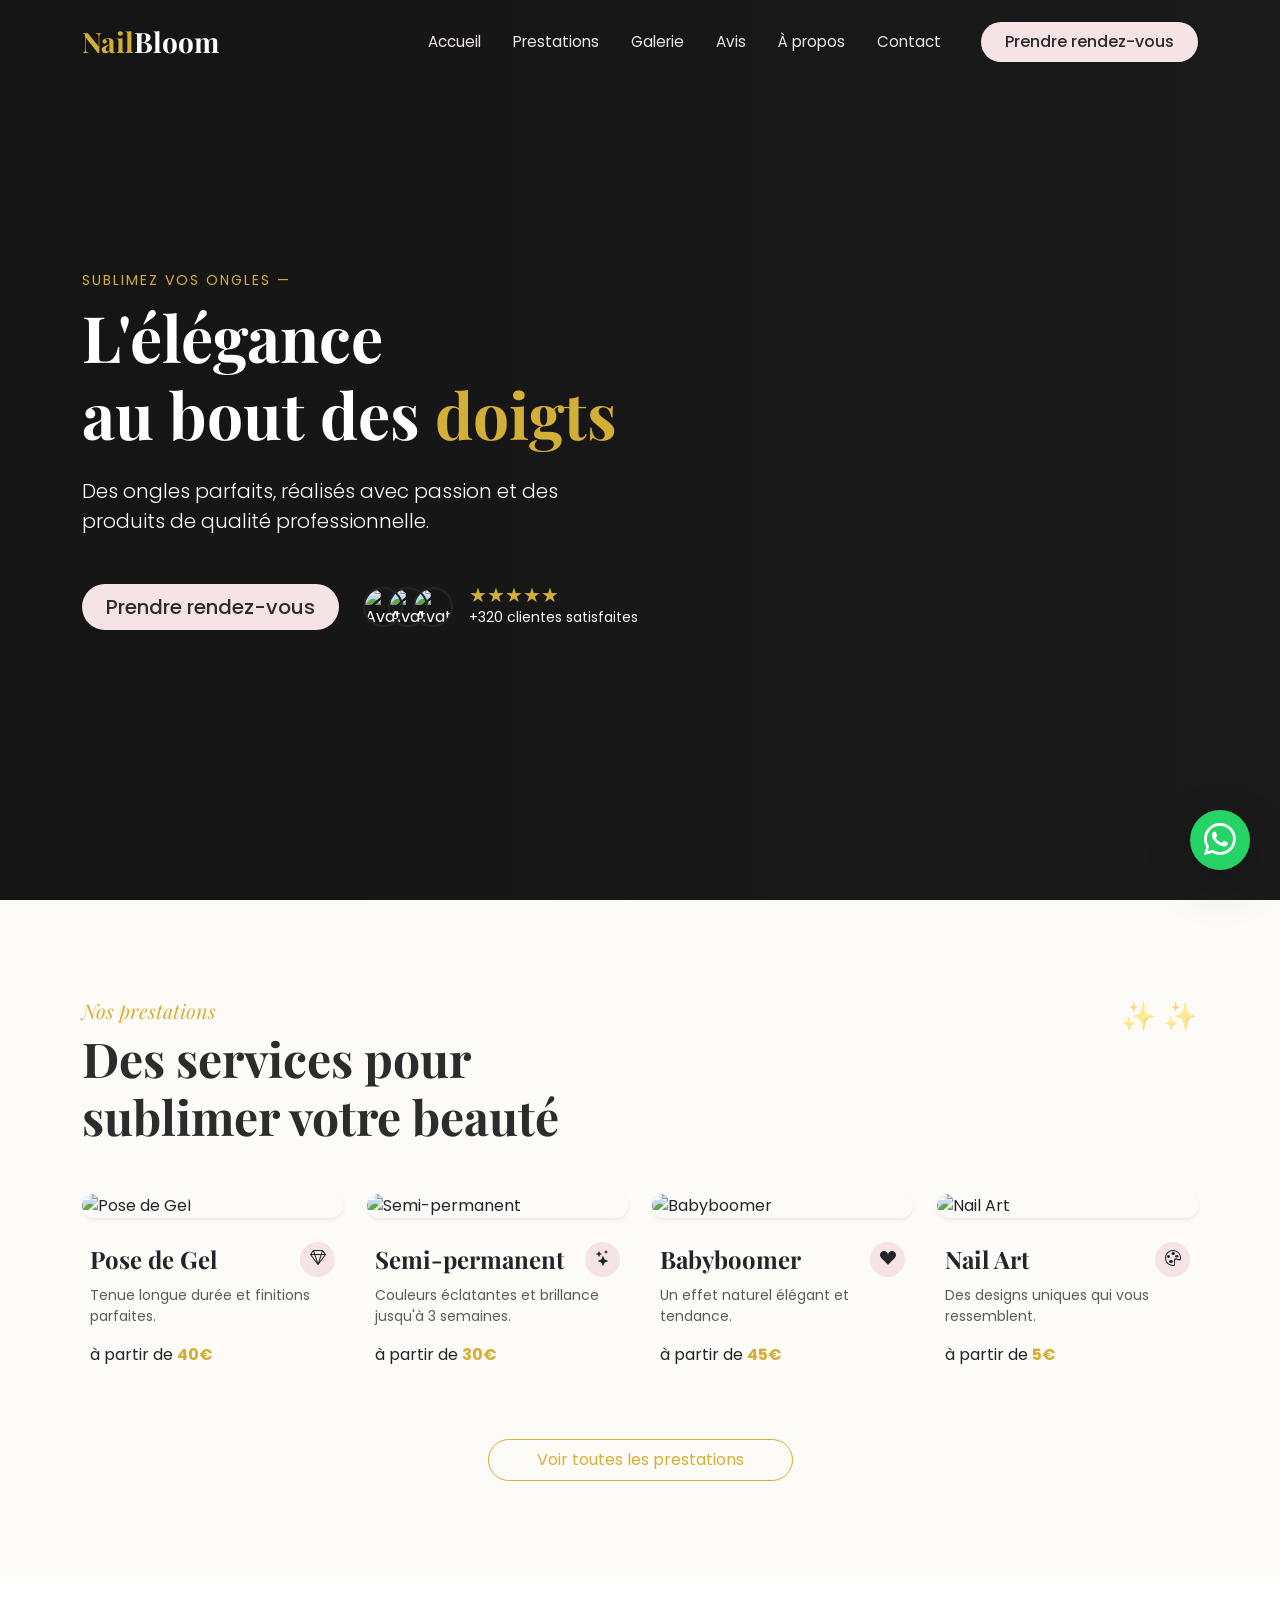
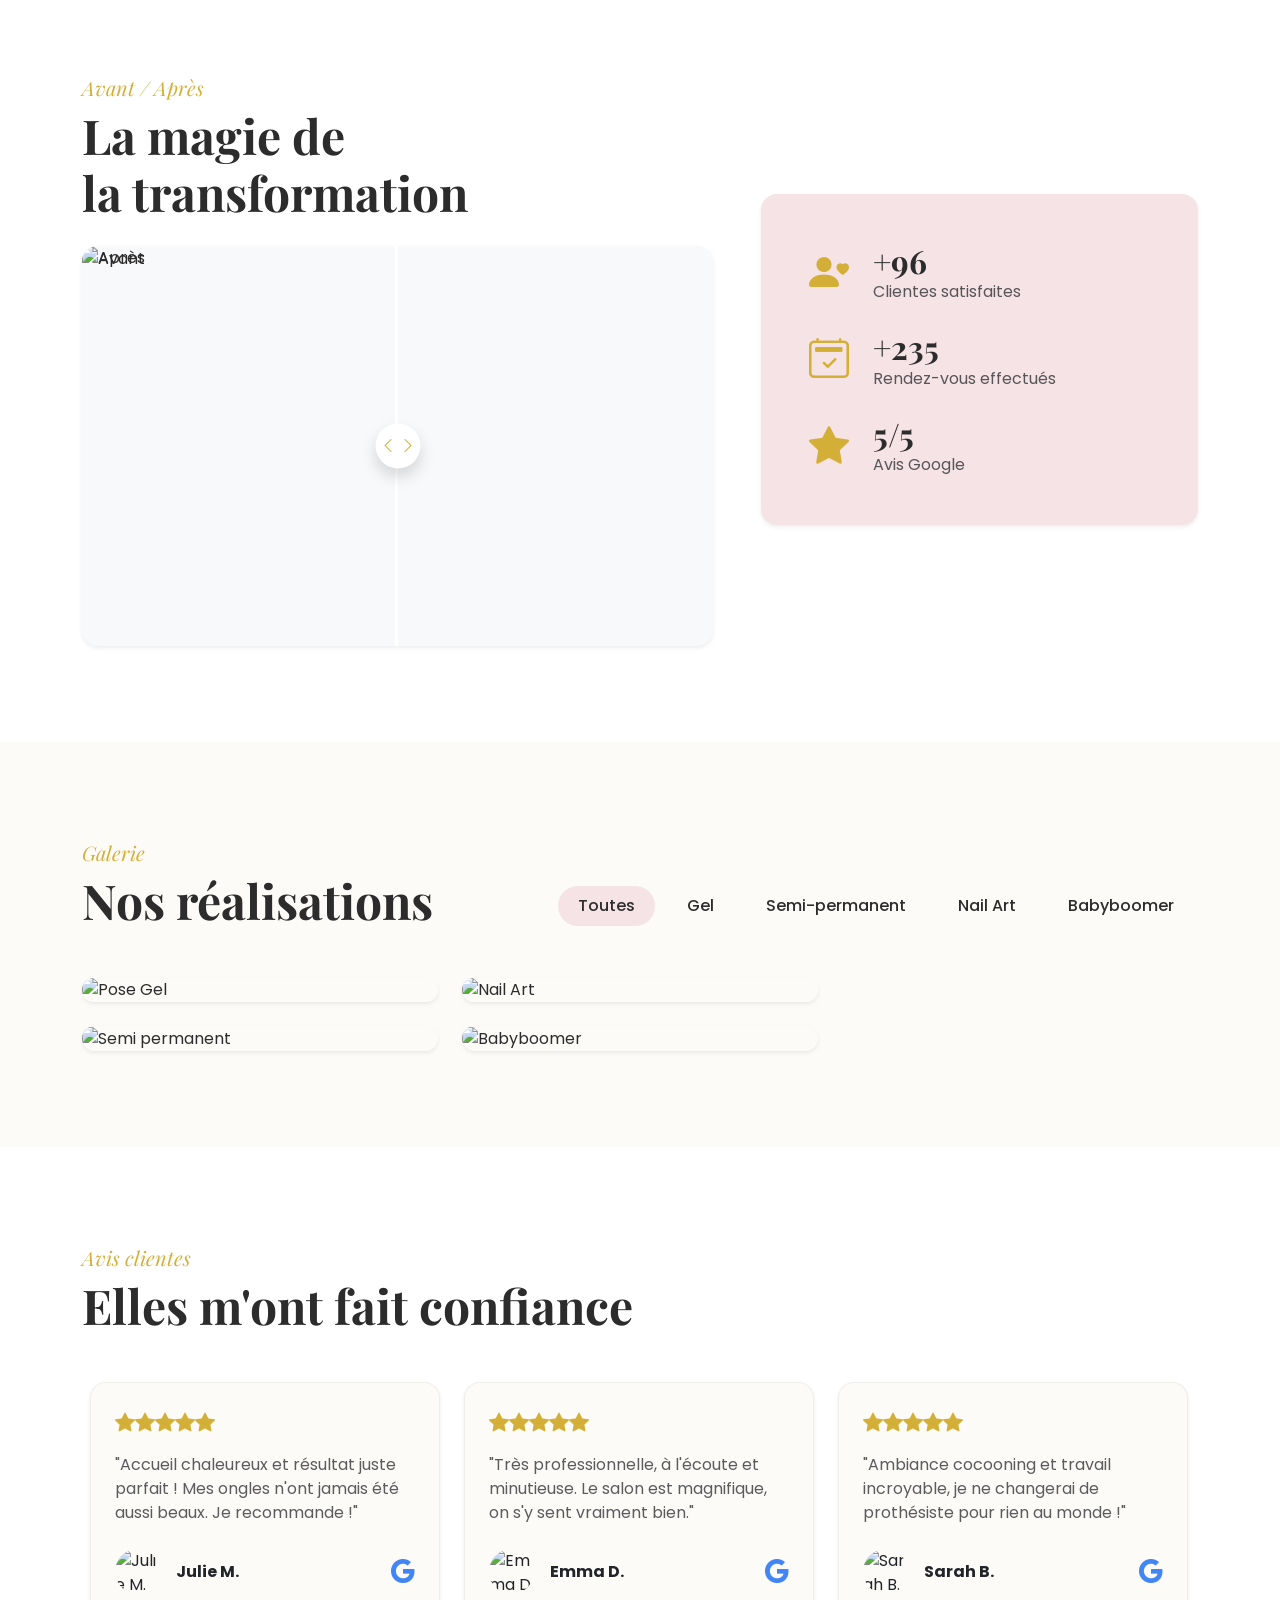
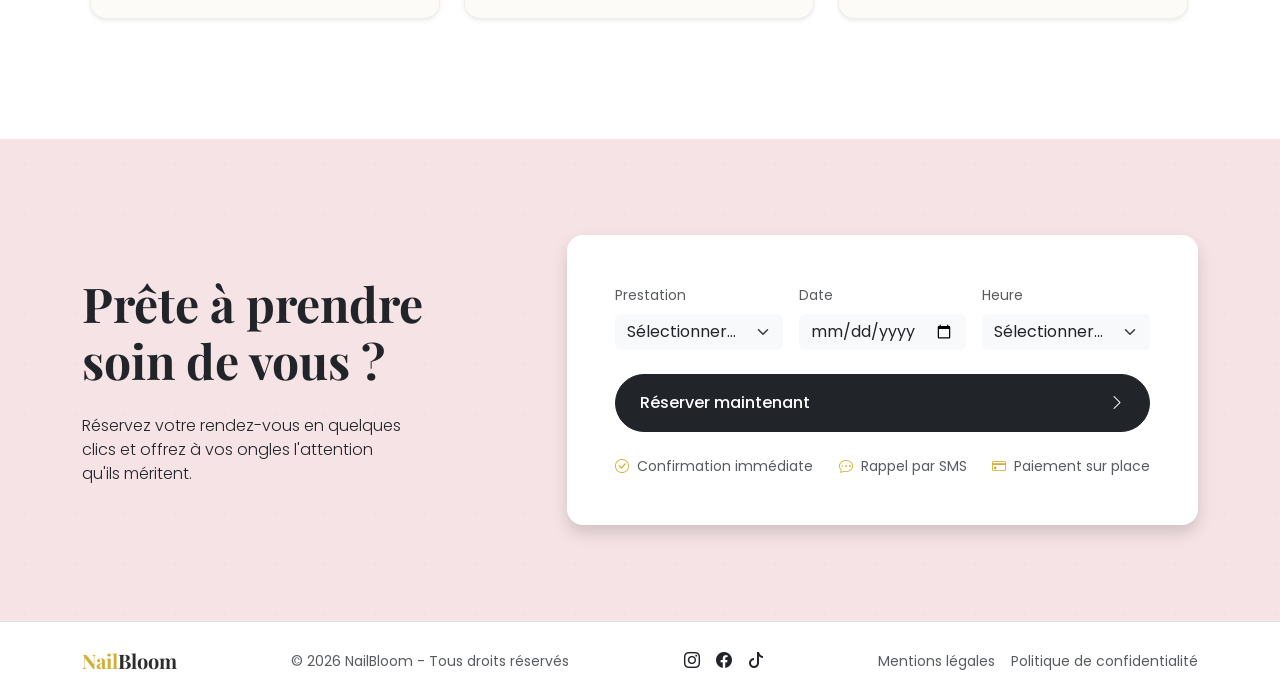
==== commit e8008e4e: "chore: initialisation de firebase et configuration firestore" ====
--- a/index.html
+++ b/index.html
@@ -557,7 +557,8 @@
 
     <!-- Bootstrap 5 JS Bundle -->
     <script src="https://cdn.jsdelivr.net/npm/bootstrap@5.3.2/dist/js/bootstrap.bundle.min.js"></script>
-    <script src="app.js"></script>
+    <script type="module" src="firebase.js"></script>
+    <script type="module" src="app.js"></script>
 </body>
 
 </html>
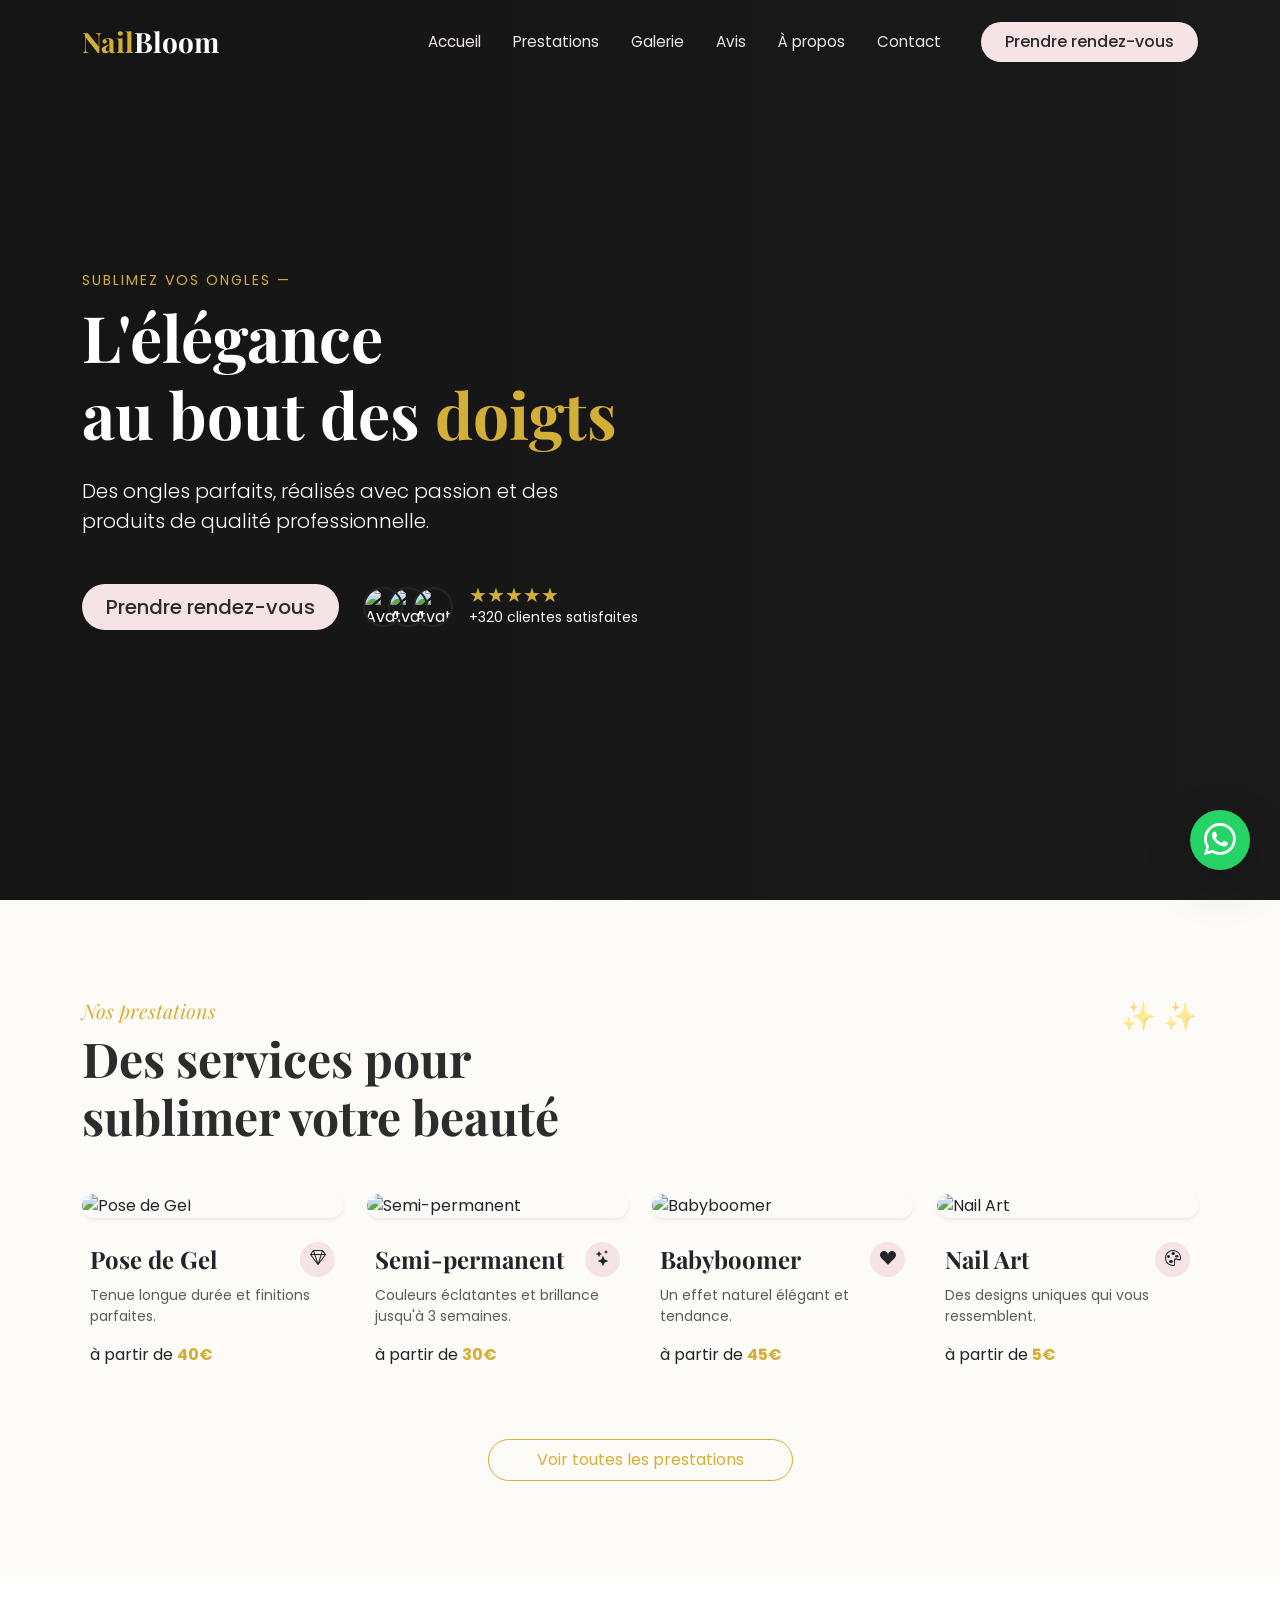
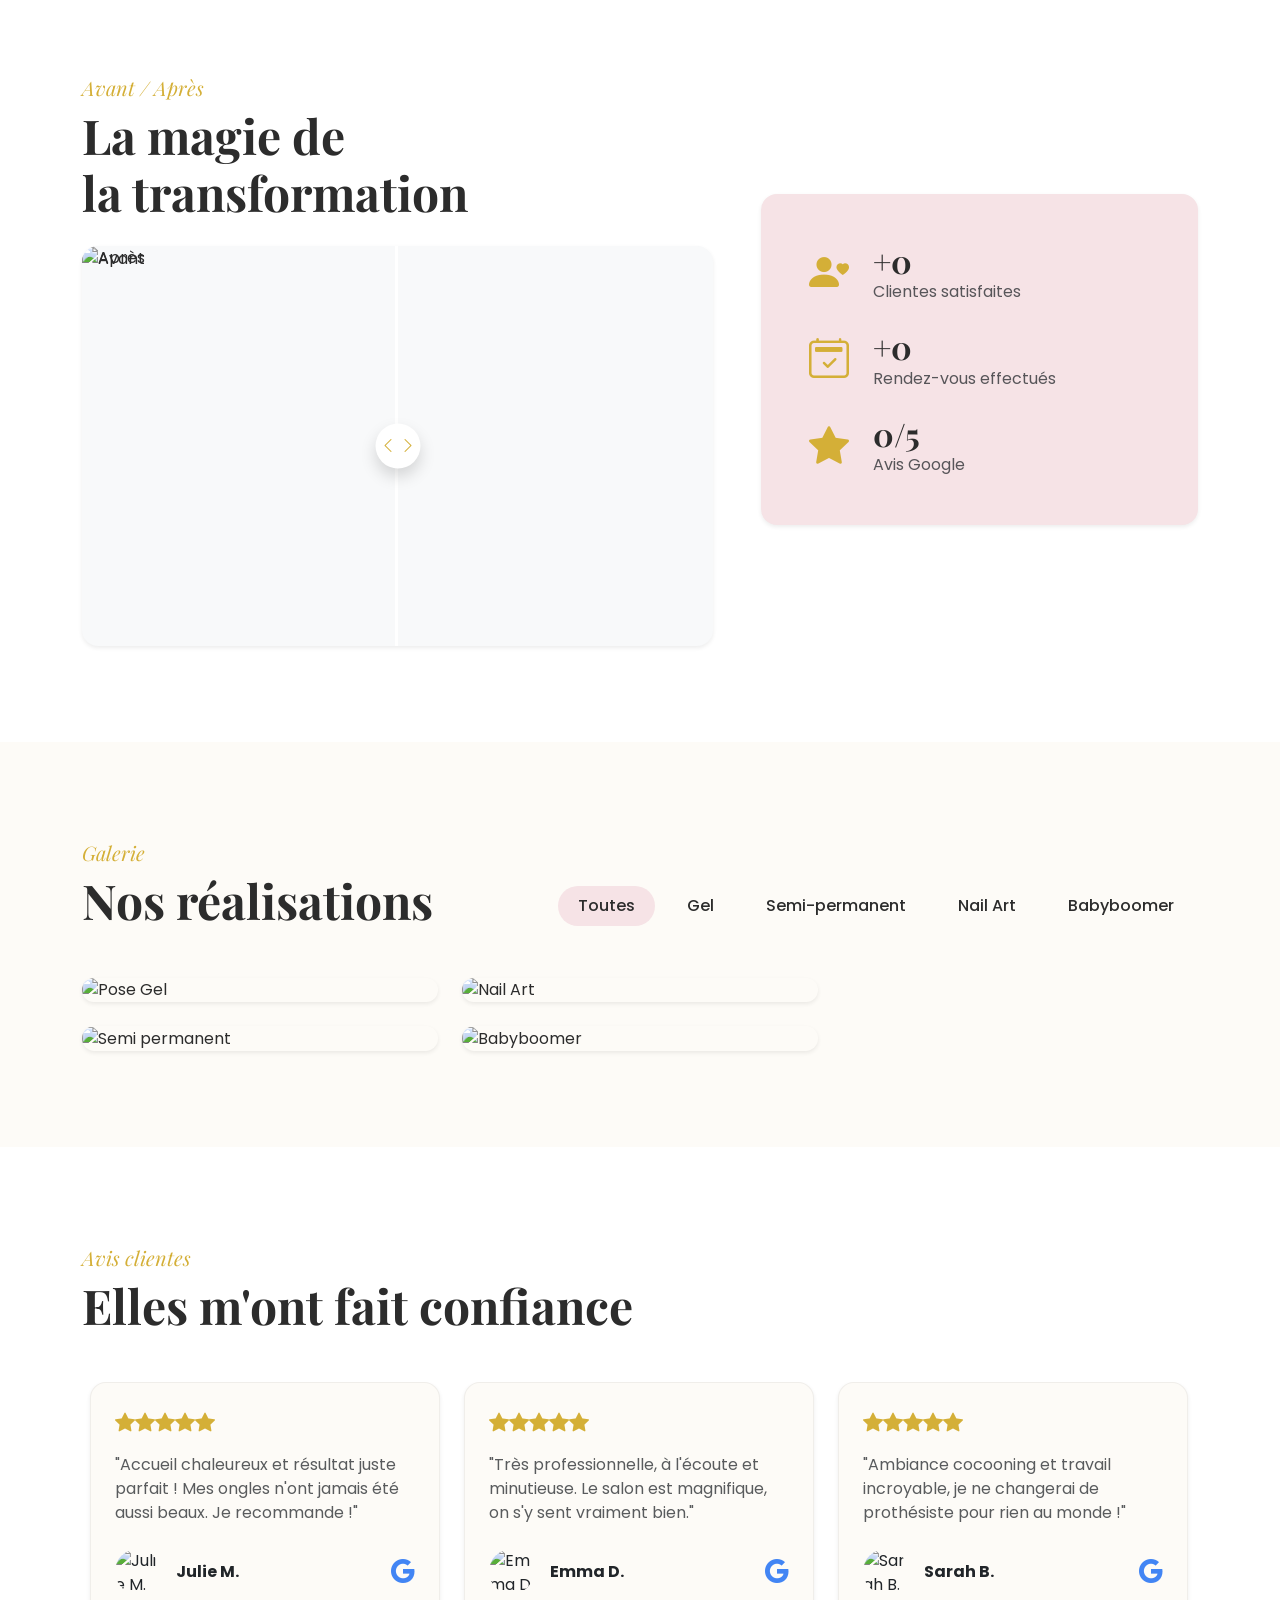
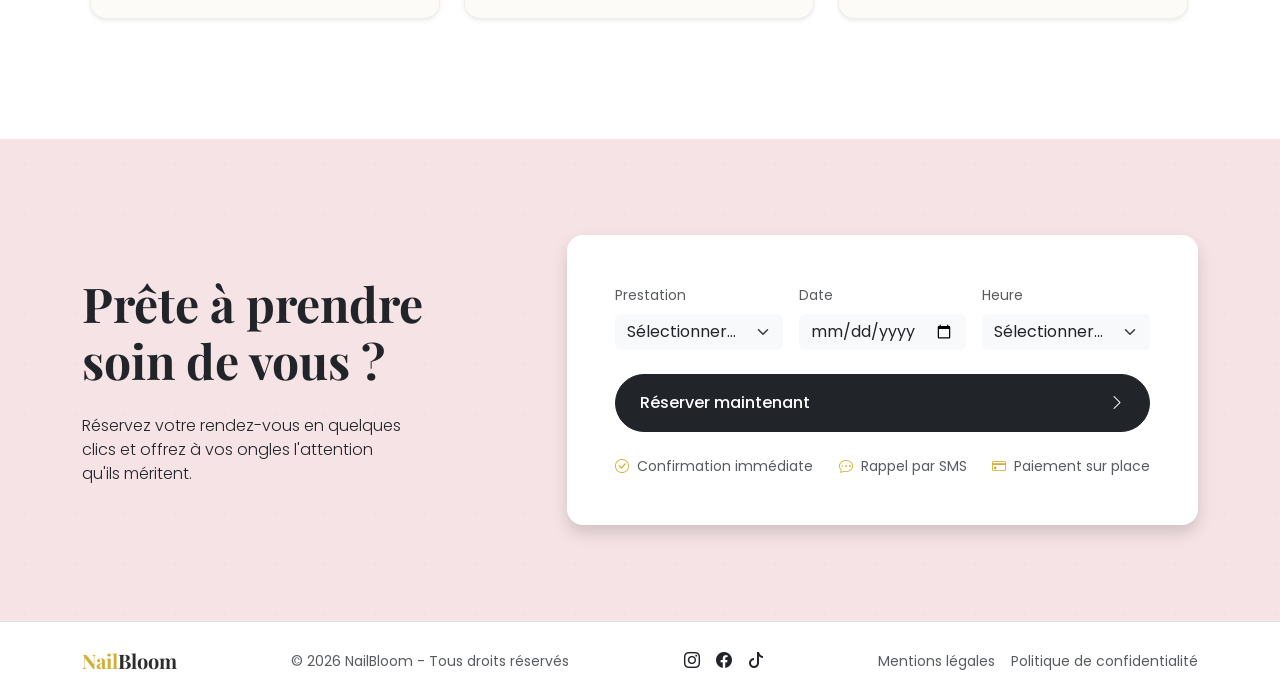
==== commit 4b8af556: "feat: connexion du formulaire de reservation a la base firestore" ====
--- a/index.html
+++ b/index.html
@@ -472,32 +472,31 @@
                 <!-- Formulaire de réservation rapide -->
                 <div class="col-lg-7">
                     <div class="bg-white p-4 p-md-5 rounded-4 shadow">
-                        <form>
+                        <form id="reservationForm">
                             <div class="row g-3 mb-4">
                                 <div class="col-md-4">
                                     <label class="form-label text-muted small">Prestation</label>
-                                    <select class="form-select border-0 bg-light"
-                                        aria-label="Sélectionner une prestation">
-                                        <option selected>Sélectionner...</option>
-                                        <option value="1">Pose de Gel</option>
-                                        <option value="2">Semi-permanent</option>
-                                        <option value="3">Babyboomer</option>
-                                        <option value="4">Nail Art</option>
+                                    <select id="prestationSelect" class="form-select border-0 bg-light" required>
+                                        <option value="" selected>Sélectionner...</option>
+                                        <option value="Pose de Gel">Pose de Gel</option>
+                                        <option value="Semi-permanent">Semi-permanent</option>
+                                        <option value="Babyboomer">Babyboomer</option>
+                                        <option value="Nail Art">Nail Art</option>
                                     </select>
                                 </div>
                                 <div class="col-md-4">
                                     <label class="form-label text-muted small">Date</label>
-                                    <input type="date" class="form-control border-0 bg-light">
+                                    <input type="date" id="dateInput" class="form-control border-0 bg-light" required>
                                 </div>
                                 <div class="col-md-4">
                                     <label class="form-label text-muted small">Heure</label>
-                                    <select class="form-select border-0 bg-light">
-                                        <option selected>Sélectionner...</option>
-                                        <option value="10">10:00</option>
-                                        <option value="11">11:00</option>
-                                        <option value="14">14:00</option>
-                                        <option value="15">15:00</option>
-                                        <option value="16">16:00</option>
+                                    <select id="heureSelect" class="form-select border-0 bg-light" required>
+                                        <option value="" selected>Sélectionner...</option>
+                                        <option value="10:00">10:00</option>
+                                        <option value="11:00">11:00</option>
+                                        <option value="14:00">14:00</option>
+                                        <option value="15:00">15:00</option>
+                                        <option value="16:00">16:00</option>
                                     </select>
                                 </div>
                             </div>
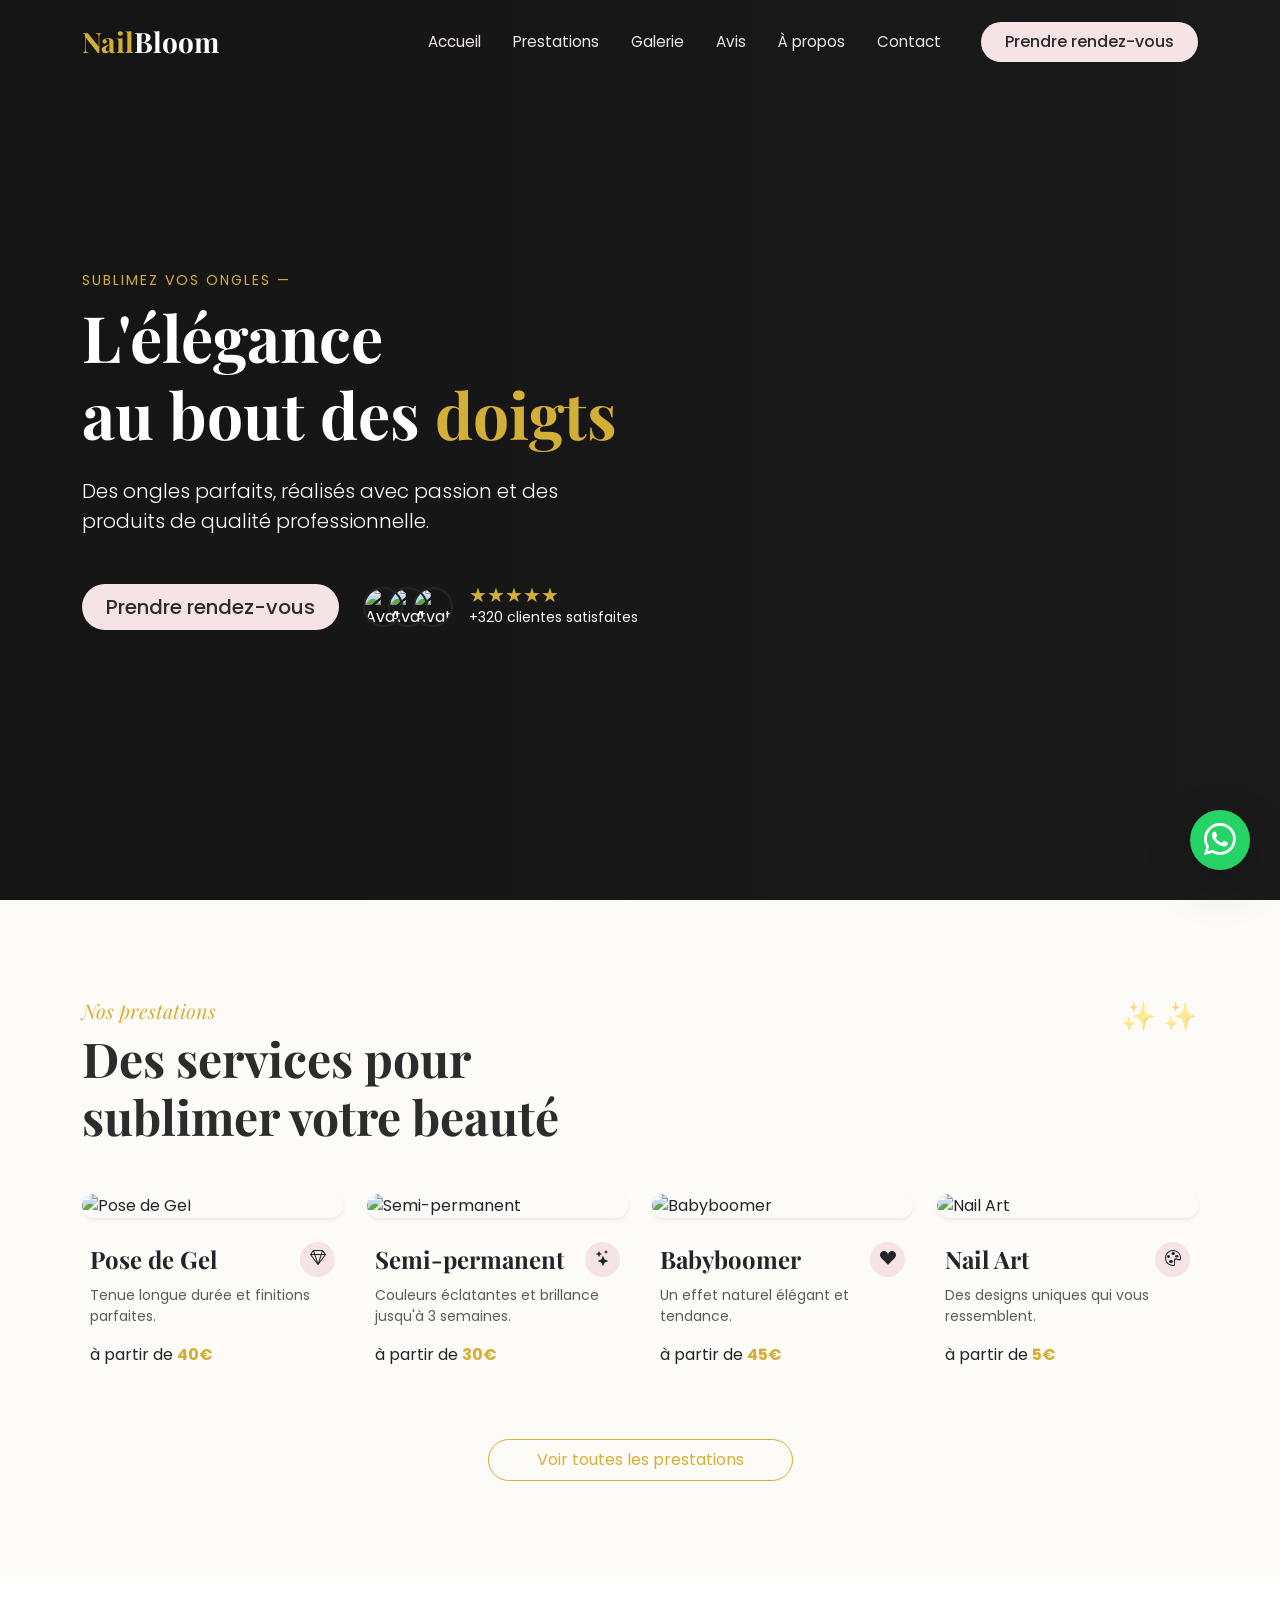
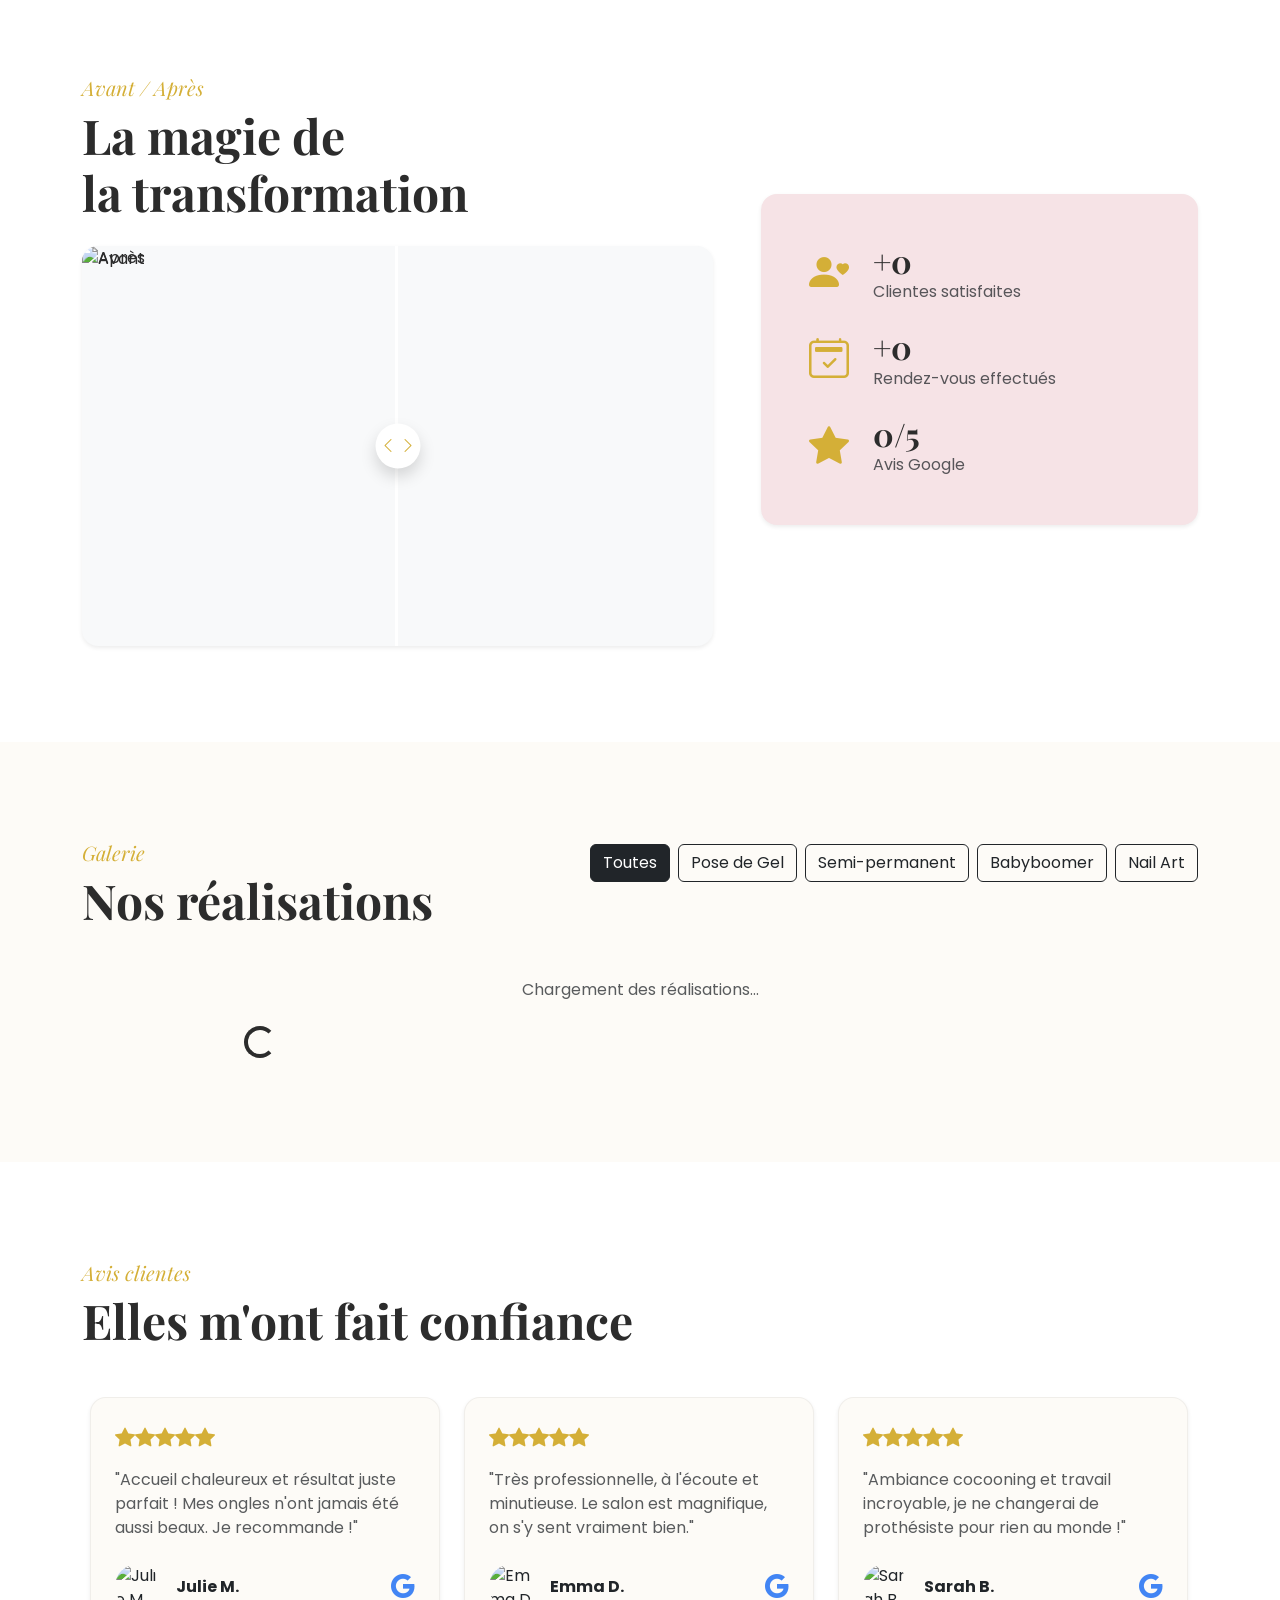
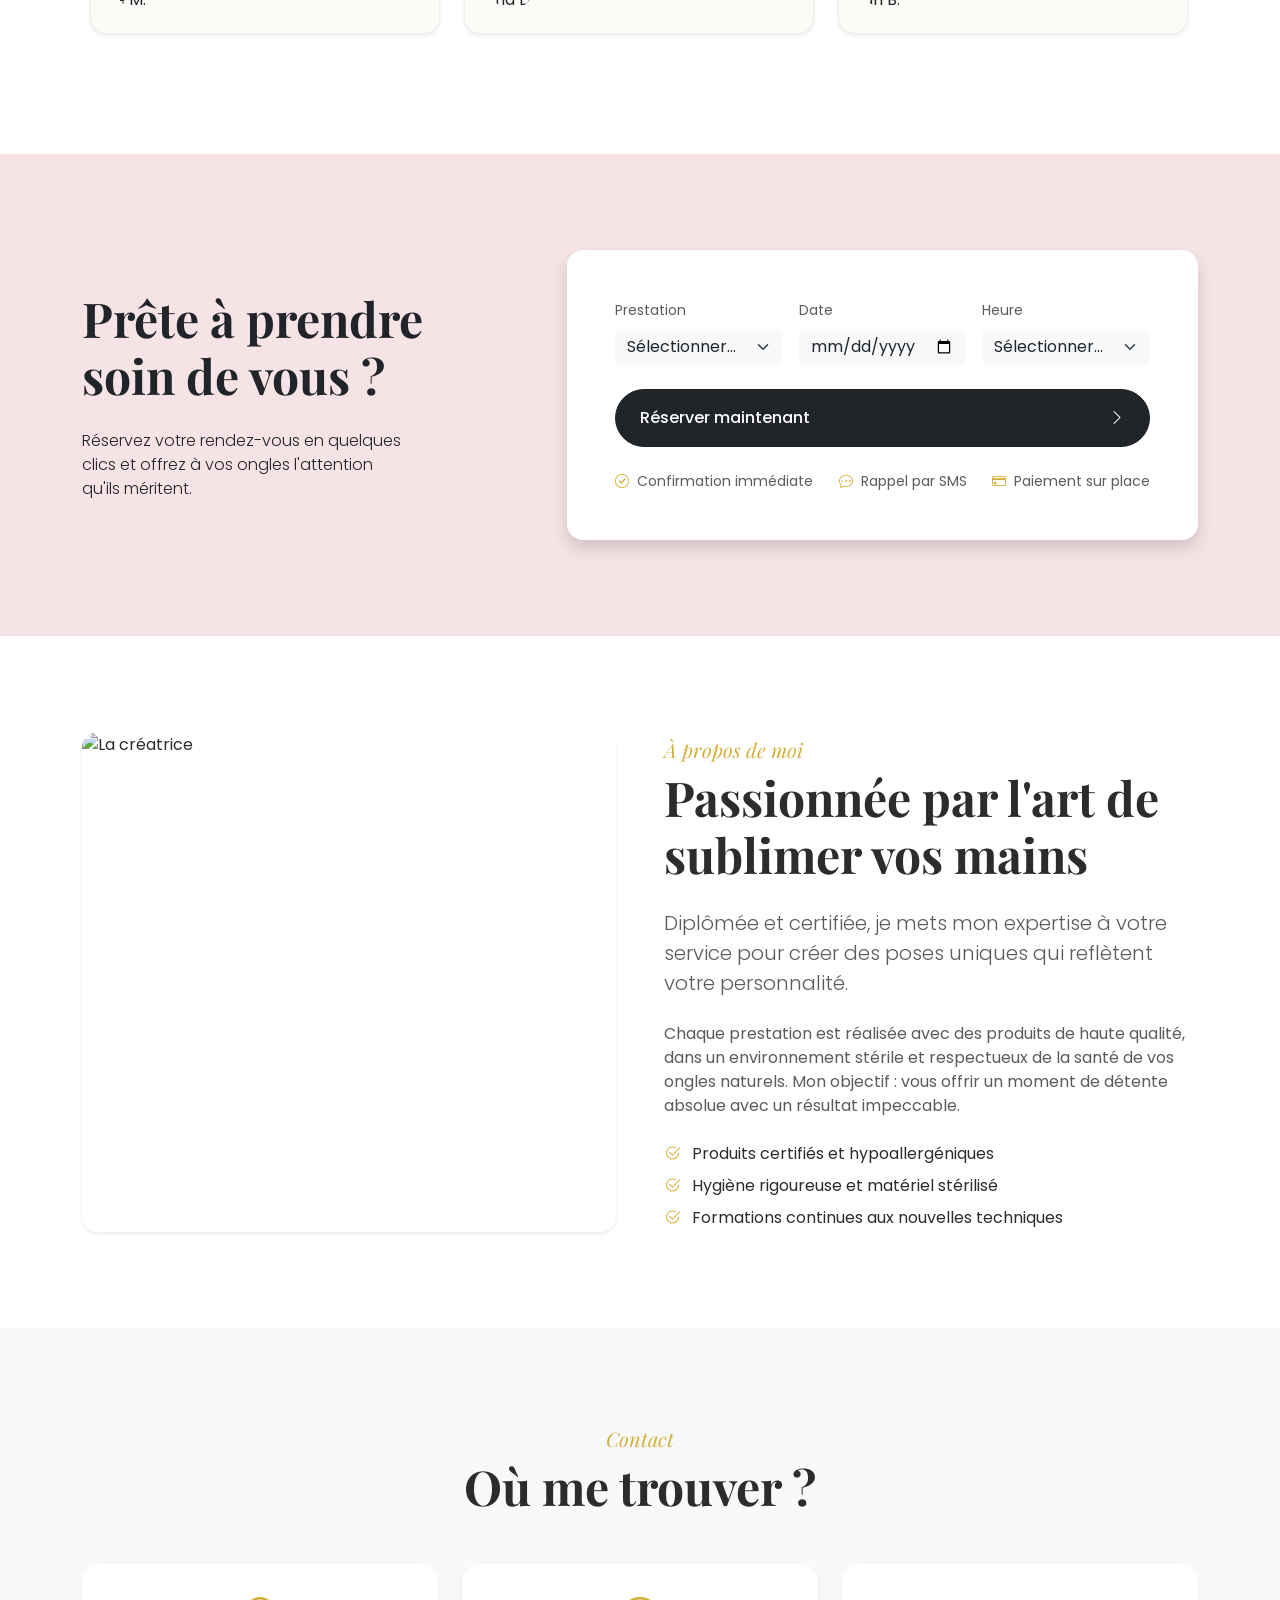
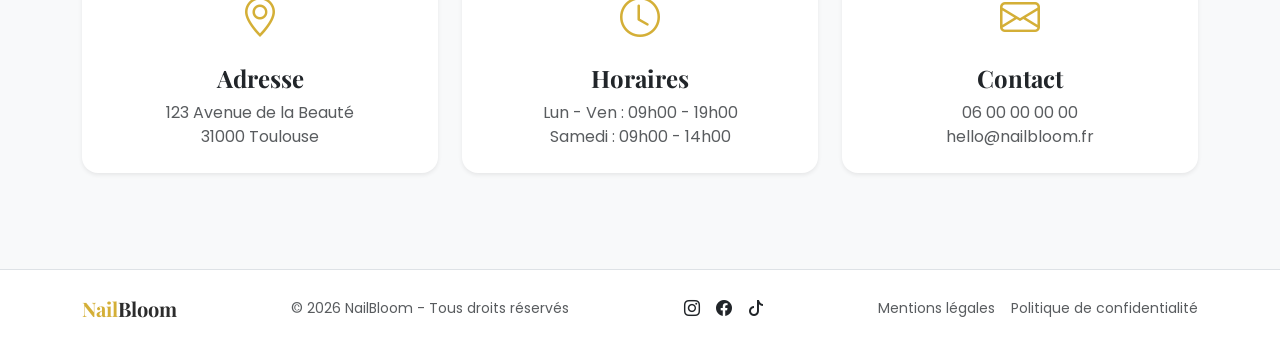
==== commit f9138ae2: "feat: sections apropos contact, galerie cloudinary dynamique avec filtres et modale" ====
--- a/index.html
+++ b/index.html
@@ -295,71 +295,23 @@
                     <h2 class="display-5 fw-bold mb-0">Nos réalisations</h2>
                 </div>
 
-                <!-- Boutons de filtre -->
-                <div class="filter-buttons">
-                    <button class="btn btn-filter active" data-filter="all">Toutes</button>
-                    <button class="btn btn-filter" data-filter="gel">Gel</button>
-                    <button class="btn btn-filter" data-filter="semi">Semi-permanent</button>
-                    <button class="btn btn-filter" data-filter="nailart">Nail Art</button>
-                    <button class="btn btn-filter" data-filter="babyboomer">Babyboomer</button>
-                </div>
-            </div>
-
-            <!-- Grille Masonry -->
-            <div class="masonry-grid">
-
-                <!-- Photo 1 : Pose de Gel -->
-                <div class="masonry-item filter-item" data-category="gel">
-                    <div class="position-relative overflow-hidden rounded-4 shadow-sm gallery-card">
-                        <img src="https://images.unsplash.com/photo-1604654894610-df63bc536371?q=80&w=600&auto=format&fit=crop"
-                            class="w-100" alt="Pose Gel">
-                        <div
-                            class="gallery-overlay d-flex flex-column align-items-center justify-content-center text-white">
-                            <i class="bi bi-zoom-in fs-1 text-accent mb-2"></i>
-                            <span class="fw-medium">Voir la photo</span>
-                        </div>
-                    </div>
-                </div>
-
-                <!-- Photo 2 : Semi-permanent (Format Portrait) -->
-                <div class="masonry-item filter-item" data-category="semi">
-                    <div class="position-relative overflow-hidden rounded-4 shadow-sm gallery-card">
-                        <img src="https://images.unsplash.com/photo-1522337360788-8b13dee7a37e?q=80&w=600&auto=format&fit=crop"
-                            class="w-100" alt="Semi permanent">
-                        <div
-                            class="gallery-overlay d-flex flex-column align-items-center justify-content-center text-white">
-                            <i class="bi bi-zoom-in fs-1 text-accent mb-2"></i>
-                            <span class="fw-medium">Voir la photo</span>
-                        </div>
-                    </div>
-                </div>
-
-                <!-- Photo 3 : Nail Art -->
-                <div class="masonry-item filter-item" data-category="nailart">
-                    <div class="position-relative overflow-hidden rounded-4 shadow-sm gallery-card">
-                        <img src="https://images.unsplash.com/photo-1595868846356-91e0aee3baee?q=80&w=600&auto=format&fit=crop"
-                            class="w-100" alt="Nail Art">
-                        <div
-                            class="gallery-overlay d-flex flex-column align-items-center justify-content-center text-white">
-                            <i class="bi bi-zoom-in fs-1 text-accent mb-2"></i>
-                            <span class="fw-medium">Voir la photo</span>
-                        </div>
-                    </div>
-                </div>
-
-                <!-- Photo 4 : Babyboomer -->
-                <div class="masonry-item filter-item" data-category="babyboomer">
-                    <div class="position-relative overflow-hidden rounded-4 shadow-sm gallery-card">
-                        <img src="https://images.unsplash.com/photo-1519014816548-bf5fe059e98b?q=80&w=600&auto=format&fit=crop"
-                            class="w-100" alt="Babyboomer">
-                        <div
-                            class="gallery-overlay d-flex flex-column align-items-center justify-content-center text-white">
-                            <i class="bi bi-zoom-in fs-1 text-accent mb-2"></i>
-                            <span class="fw-medium">Voir la photo</span>
-                        </div>
-                    </div>
-                </div>
-
+                <!-- BOUTONS DE FILTRAGE -->
+                <div class="d-flex justify-content-center gap-2 mb-5 flex-wrap" id="galleryFilters">
+                    <button class="btn btn-outline-dark filter-btn active" data-filter="all">Toutes</button>
+                    <button class="btn btn-outline-dark filter-btn" data-filter="gel">Pose de Gel</button>
+                    <button class="btn btn-outline-dark filter-btn" data-filter="semi">Semi-permanent</button>
+                    <button class="btn btn-outline-dark filter-btn" data-filter="babyboomer">Babyboomer</button>
+                    <button class="btn btn-outline-dark filter-btn" data-filter="nailart">Nail Art</button>
+                </div>
+            </div>
+
+            <!-- Grille Masonry Dynamique -->
+            <div class="masonry-grid" id="publicGalleryGrid">
+                <!-- Message de chargement temporaire -->
+                <div class="w-100 text-center py-5">
+                    <div class="spinner-border text-primary-custom" role="status"></div>
+                    <p class="text-muted mt-3">Chargement des réalisations...</p>
+                </div>
             </div>
         </div>
     </section>
@@ -520,6 +472,74 @@
         </div>
     </section>
 
+    <!-- SECTION À PROPOS -->
+    <section class="py-5 bg-white" id="apropos">
+        <div class="container py-5">
+            <div class="row align-items-center g-5">
+                <div class="col-lg-6">
+                    <div class="position-relative overflow-hidden rounded-4 shadow-sm" style="height: 500px;">
+                        <img src="https://images.unsplash.com/photo-1516975080661-46bfa20281be?q=80&w=800&auto=format&fit=crop"
+                            class="w-100 h-100 object-fit-cover" alt="La créatrice">
+                    </div>
+                </div>
+                <div class="col-lg-6">
+                    <p class="text-accent font-heading fs-5 fst-italic mb-1">À propos de moi</p>
+                    <h2 class="display-5 fw-bold mb-4">Passionnée par l'art de sublimer vos mains</h2>
+                    <p class="lead text-muted mb-4">Diplômée et certifiée, je mets mon expertise à votre service pour
+                        créer des poses uniques qui reflètent votre personnalité.</p>
+                    <p class="text-muted mb-4">Chaque prestation est réalisée avec des produits de haute qualité, dans
+                        un environnement stérile et respectueux de la santé de vos ongles naturels. Mon objectif : vous
+                        offrir un moment de détente absolue avec un résultat impeccable.</p>
+                    <ul class="list-unstyled mb-0">
+                        <li class="mb-2"><i class="bi bi-check2-circle text-accent me-2"></i> Produits certifiés et
+                            hypoallergéniques</li>
+                        <li class="mb-2"><i class="bi bi-check2-circle text-accent me-2"></i> Hygiène rigoureuse et
+                            matériel stérilisé</li>
+                        <li><i class="bi bi-check2-circle text-accent me-2"></i> Formations continues aux nouvelles
+                            techniques</li>
+                    </ul>
+                </div>
+            </div>
+        </div>
+    </section>
+
+    <!-- SECTION CONTACT -->
+    <section class="py-5 bg-light" id="contact">
+        <div class="container py-5">
+            <div class="text-center mb-5">
+                <p class="text-accent font-heading fs-5 fst-italic mb-1">Contact</p>
+                <h2 class="display-5 fw-bold mb-0">Où me trouver ?</h2>
+            </div>
+
+            <div class="row g-4 justify-content-center">
+                <!-- Carte info 1 -->
+                <div class="col-md-4">
+                    <div class="card border-0 shadow-sm rounded-4 h-100 text-center p-4">
+                        <div class="fs-1 text-accent mb-3"><i class="bi bi-geo-alt"></i></div>
+                        <h4 class="fw-bold mb-2">Adresse</h4>
+                        <p class="text-muted mb-0">123 Avenue de la Beauté<br>31000 Toulouse</p>
+                    </div>
+                </div>
+                <!-- Carte info 2 -->
+                <div class="col-md-4">
+                    <div class="card border-0 shadow-sm rounded-4 h-100 text-center p-4">
+                        <div class="fs-1 text-accent mb-3"><i class="bi bi-clock"></i></div>
+                        <h4 class="fw-bold mb-2">Horaires</h4>
+                        <p class="text-muted mb-0">Lun - Ven : 09h00 - 19h00<br>Samedi : 09h00 - 14h00</p>
+                    </div>
+                </div>
+                <!-- Carte info 3 -->
+                <div class="col-md-4">
+                    <div class="card border-0 shadow-sm rounded-4 h-100 text-center p-4">
+                        <div class="fs-1 text-accent mb-3"><i class="bi bi-envelope"></i></div>
+                        <h4 class="fw-bold mb-2">Contact</h4>
+                        <p class="text-muted mb-0">06 00 00 00 00<br>hello@nailbloom.fr</p>
+                    </div>
+                </div>
+            </div>
+        </div>
+    </section>
+
     <!-- FOOTER -->
     <footer class="bg-white py-4 border-top">
         <div class="container d-flex flex-column flex-md-row justify-content-between align-items-center gap-3">
@@ -550,9 +570,26 @@
     </footer>
 
     <!-- BOUTON WHATSAPP FLOTTANT -->
-    <a href="https://wa.me/33600000000" class="whatsapp-btn shadow-lg" target="_blank" rel="noopener noreferrer">
+    <a href="https://wa.me/3380177714" class="whatsapp-btn shadow-lg" target="_blank" rel="noopener noreferrer">
         <i class="bi bi-whatsapp"></i>
     </a>
+
+    <!-- MODALE POUR AFFICHER LES PHOTOS EN GRAND -->
+    <div class="modal fade" id="imageModal" tabindex="-1" aria-hidden="true">
+        <div class="modal-dialog modal-dialog-centered modal-xl">
+            <div class="modal-content bg-transparent border-0">
+                <div class="modal-header border-0">
+                    <button type="button" class="btn-close btn-close-white ms-auto" data-bs-dismiss="modal"
+                        aria-label="Fermer"></button>
+                </div>
+                <div class="modal-body text-center p-0">
+                    <!-- L'image qui changera dynamiquement -->
+                    <img src="" id="modalImage" class="img-fluid rounded-3 shadow-lg" alt="Réalisation en grand"
+                        style="max-height: 85vh; object-fit: contain;">
+                </div>
+            </div>
+        </div>
+    </div>
 
     <!-- Bootstrap 5 JS Bundle -->
     <script src="https://cdn.jsdelivr.net/npm/bootstrap@5.3.2/dist/js/bootstrap.bundle.min.js"></script>
